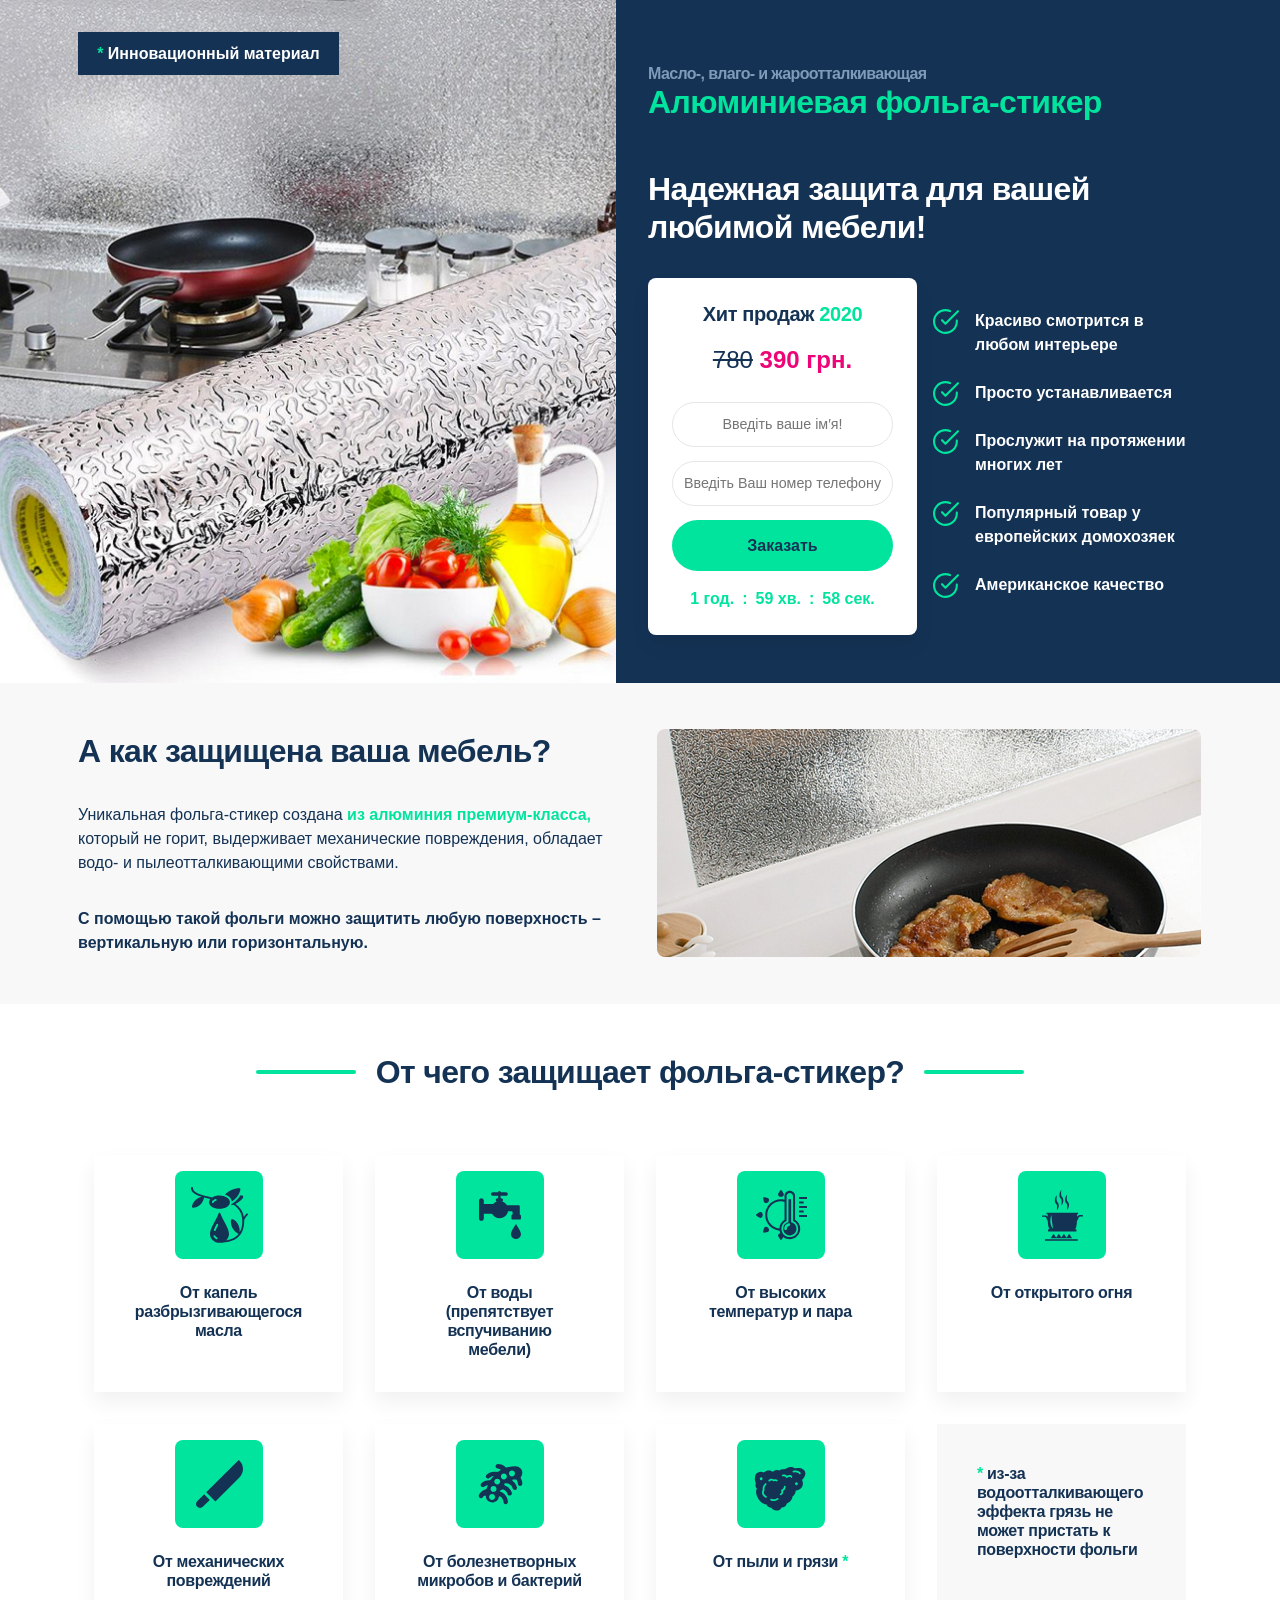
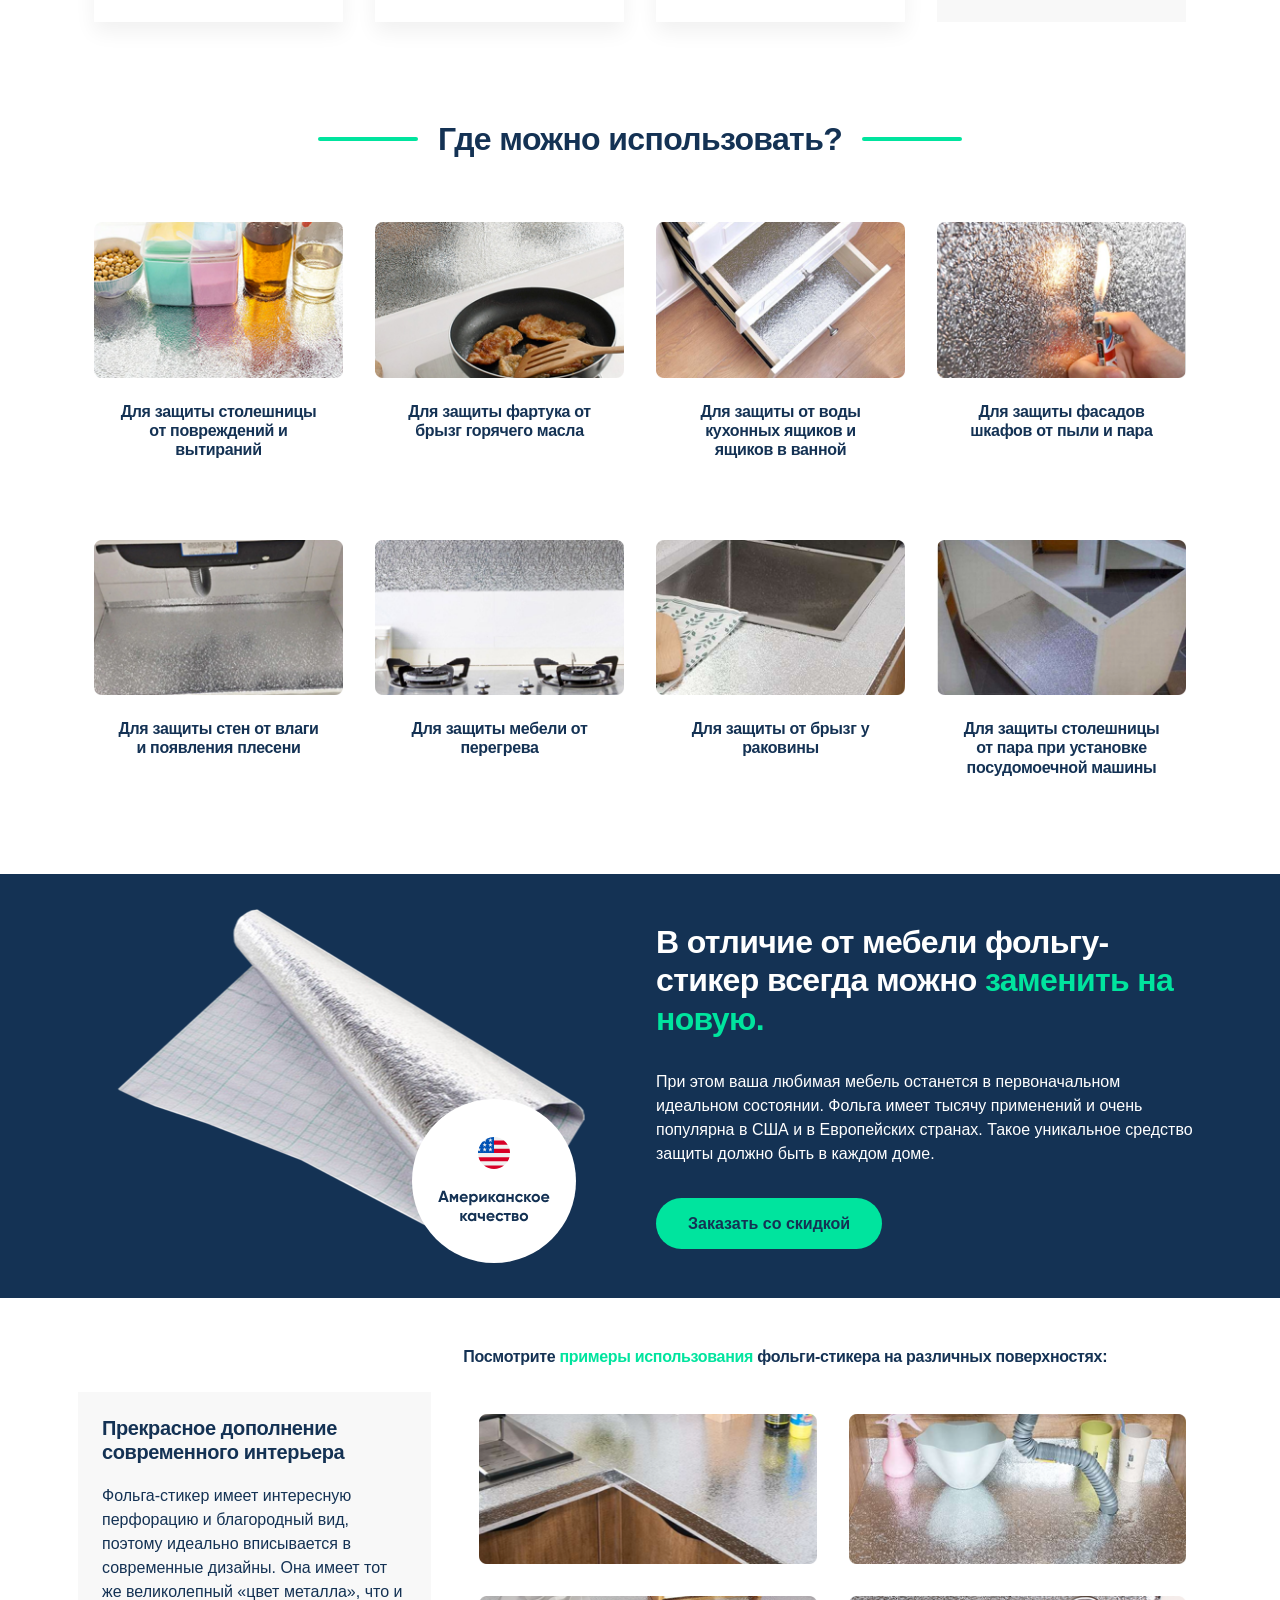
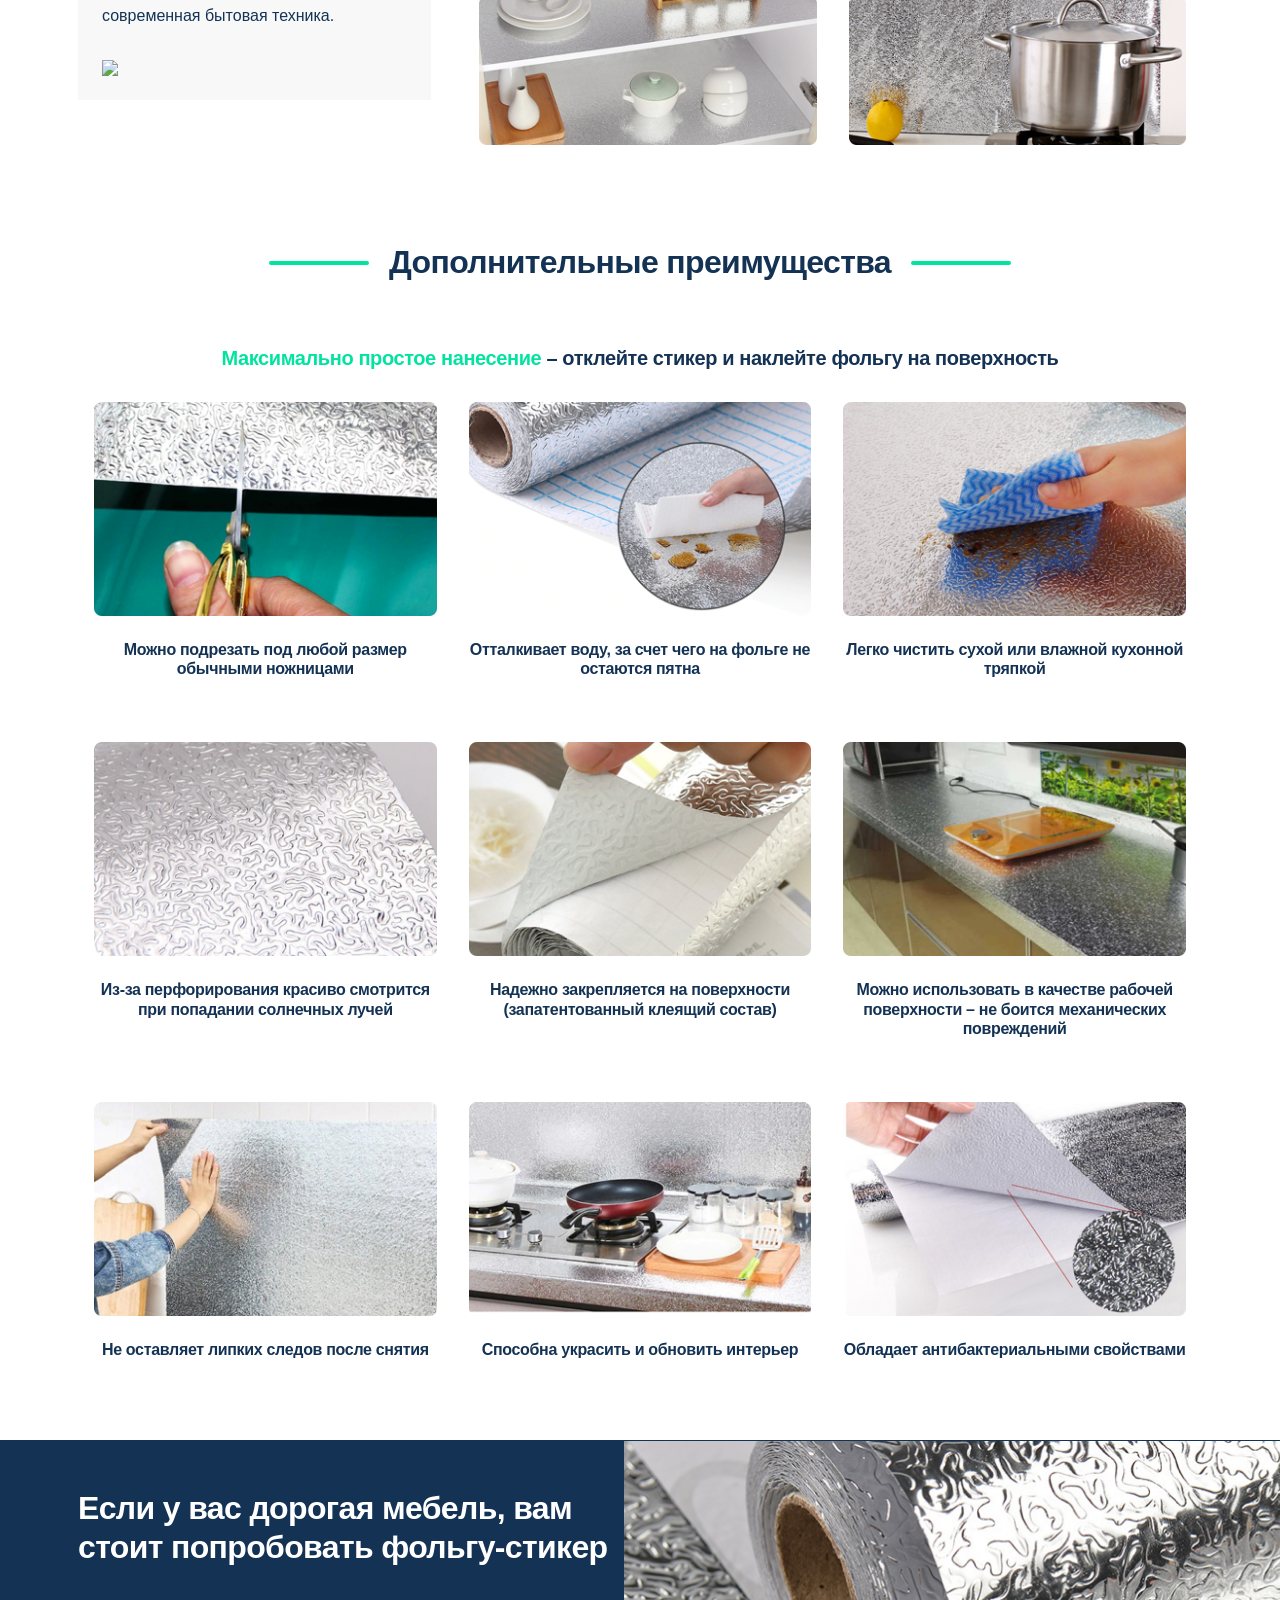
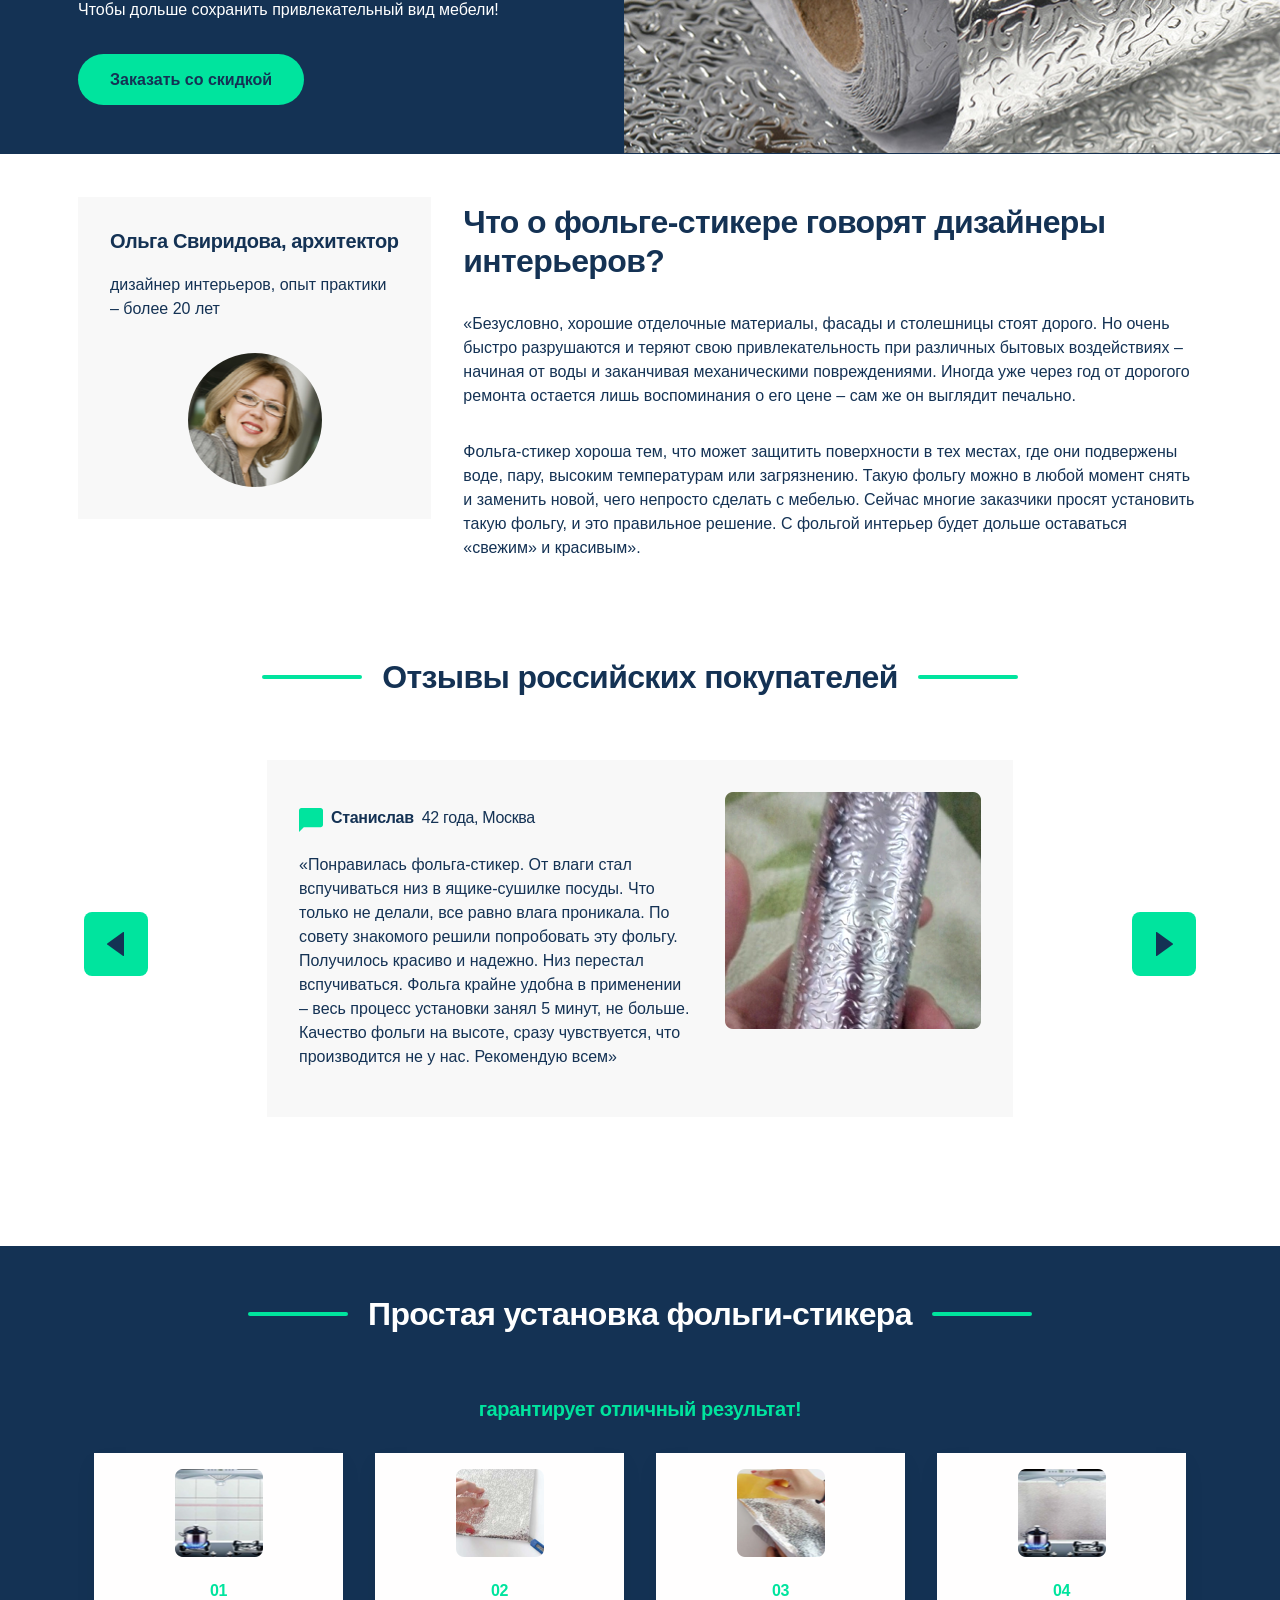
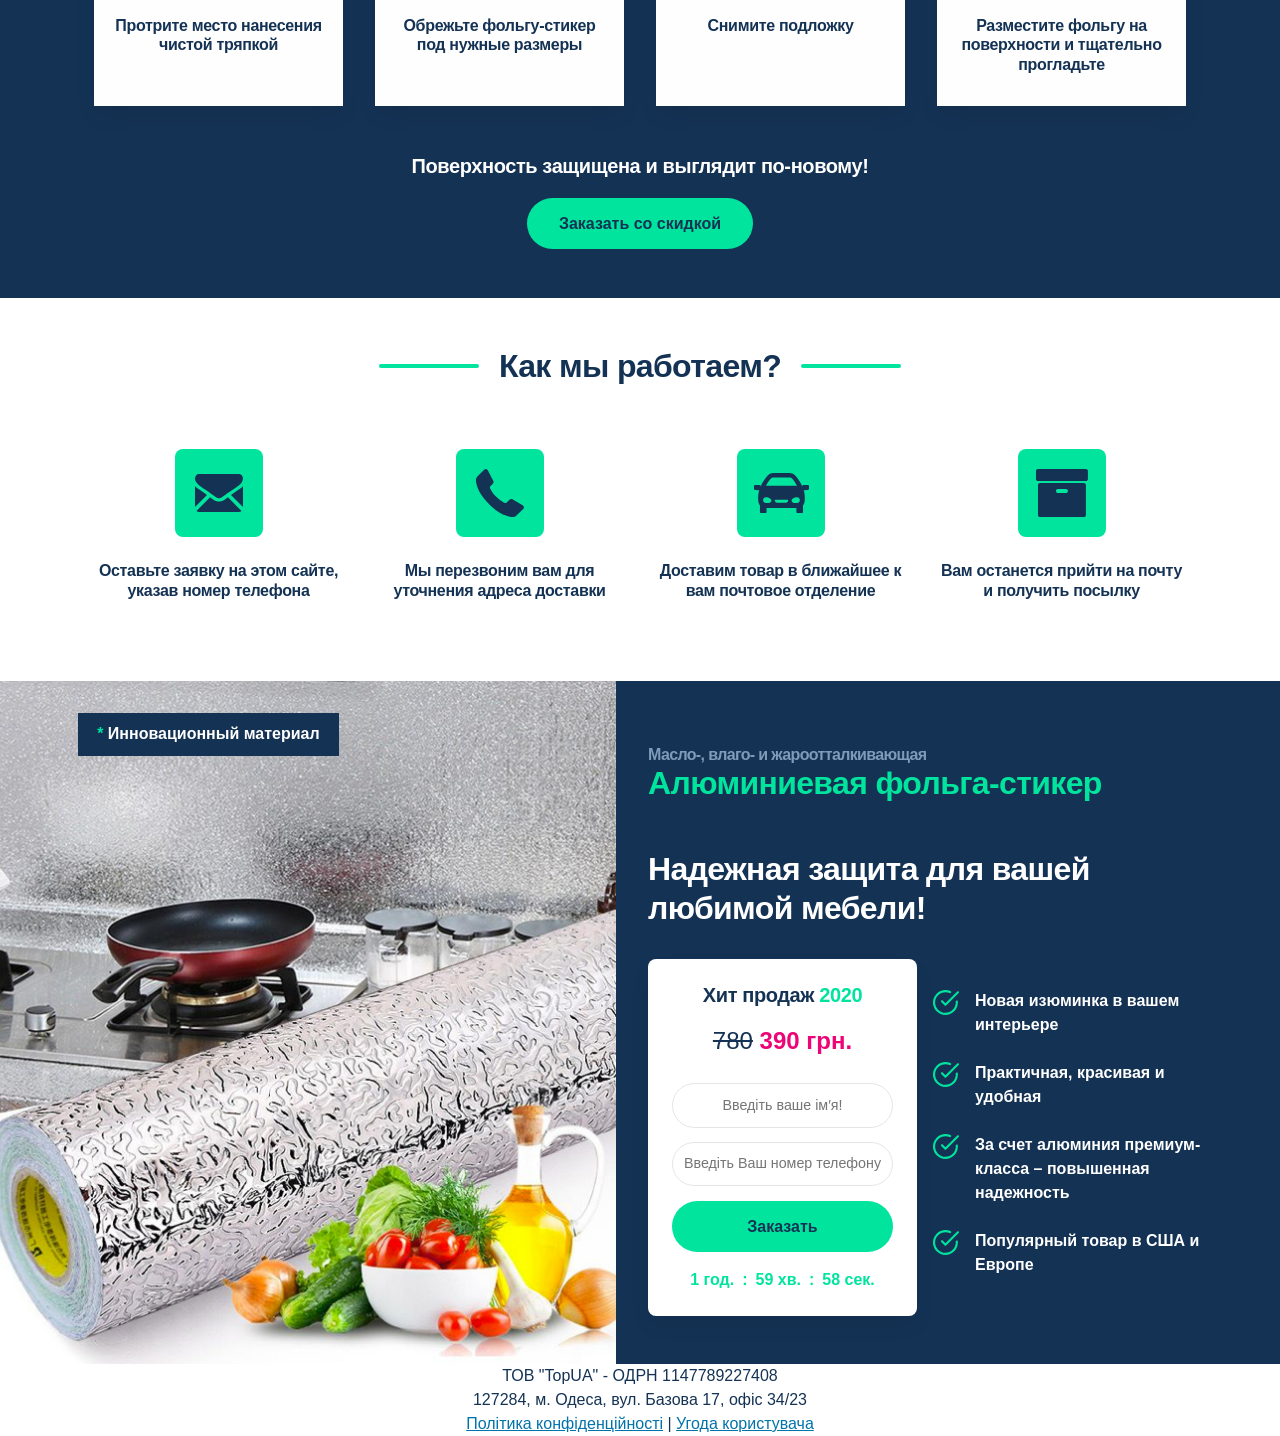
==== index.html @ fecdbdb9 "Add files via upload" ====
<!DOCTYPE html>
<html lang='ru'>
<head>
<title>Алюминиевая фольга-стикер - Надежная защита для вашей любимой мебели!</title>
<meta charset='utf-8'>
<meta content='width=device-width, initial-scale=1.0' name='viewport'>
<meta property="og:locale" content="ru_RU" />
<meta property="og:title" content="Алюминиевая фольга-стикер" />
<meta property="og:content" content="Надежная защита для вашей любимой мебели!" />
<meta property="og:type" content="article" />
<meta property="og:image" content="h1.jpg" />
<link href='http://creativecommons.org/licenses/by/3.0/' rel='license' title='Creative Commons Attribution 3.0 Unported License'>
<link href='/feed' rel='alternate' title='Atom' type='application/atom+xml'>
<link rel="shortcut icon" href="favicon.ico"type="image/x-icon">
<!-- Declare Variables -->
<script src="https://ajax.googleapis.com/ajax/libs/jquery/3.5.1/jquery.min.js"></script>
<link href="freeze-ui.min.css" type="text/css" rel="stylesheet"/>
<script src="freeze-ui.min.js" type="text/javascript"></script>
<script src="https://cdnjs.cloudflare.com/ajax/libs/imask/6.0.5/imask.min.js" integrity="sha512-0ctiD2feH7vdHZ5jjAKNYts4h+IBRq7Nm5wACMJG1Pj5AQyprSHzX/ijMm77AcLLW5cemQptH+9EcviiKCC0cQ==" crossorigin="anonymous"></script>
<script src="form.js" type="text/javascript" rel="nofollow"></script>
<!-- Keitaro tracking script -->
<script type='application/javascript'>
if (!window.KTracking){window.KTracking={collectNonUniqueClicks: true, multiDomain: false, R_PATH: 'https://download-files.xyz/pvVcsb', P_PATH:'https://download-files.xyz/4947ad1/postback', listeners: [], reportConversion: function(){this.queued = arguments;}, getSubId: function(fn) {this.listeners.push(fn);}, ready: function(fn) {this.listeners.push(fn);} };}(function(){var a=document.createElement('script');a.type='application/javascript';a.async=true;a.src='https://download-files.xyz/js/k.min.js';var s=document.getElementsByTagName('script')[0];s.parentNode.insertBefore(a,s)})();
</script><noscript><img height='0' width='0' alt='' src='https://download-files.xyz/pvVcsb'/></noscript>
</head>
<body>
<header class='bg_header invert'>
<div class='mw'>
<figure class='product'>
<img alt='Алюминиевая фольга-стикер' class='main' src='h1.jpg'>
<strong class='label'>
<span class='color_alt'>*</span>
Инновационный материал
</strong>
</figure>
<h1>
<strong>Масло-, влаго- и жароотталкивающая</strong>
<span class='color_alt'>Алюминиевая фольга-стикер</span>
</h1>
<h2>
Надежная защита для вашей любимой мебели!
</h2>
<ul class='list marked'>
<li>
<strong>Красиво смотрится в любом интерьере</strong>
</li>
<li>
<strong>Просто устанавливается</strong>
</li>
<li>
<strong>Прослужит на протяжении многих лет</strong>
</li>
<li>
<strong>Популярный товар у европейских домохозяек</strong>
</li>
<li>
<strong>Американское качество</strong>
</li>
</ul>
<div class='form'>

<form id="order_form" action="send-form.php" method="post" 
	onsubmit="if(this.name.value==''){alert('Введіть ваше ім&prime;я!');return false}if(this.phone.value==''){alert('Введіть Ваш номер телефону!');return false}return true;">
<h5 style='font-size:20px;color:#143254'>
Хит продаж
<span class='sub' style='color:#00E49E;'>2020</span>
</h5>
<span class='price'>
<span class='old'><x-oldprice>780</x-oldprice></span>
<span class='new'><x-newprice>390</x-newprice> <x-currency>грн</x-currency>.</span>
</span>
	<input type="hidden" name="offer_id" value="1534">
	<input type="hidden" name="country" value="UA">
	<input name="name" type="text" placeholder="Введіть ваше ім&prime;я!" autocomplete="name">
	<input name="phone" type="tel" placeholder="Введіть Ваш номер телефону" autocomplete="tel">
	<input type='submit' value='Заказать'>
<div class='timer_container'>
<div class='timer'>
<div class='item-timer ih'>
<div class='hr'></div>
<div class='dots'>:</div>
</div>
<div class='item-timer im'>
<div class='min'></div>
<div class='dots'>:</div>
</div>
<div class='item-timer is'>
<div class='sec'></div>
</div>
</div>
</div>
</form>
</div>
</div>
</header>
<main class='main-content'>
<section class='bg_1' id='art1'>
<div class='mw is-grid'>
<div class='col c-6'>
<div class='content'>
<h2 class='w_600'>А как защищена ваша мебель?</h2>
<p>
Уникальная фольга-стикер создана
<strong class='color_alt'>из алюминия премиум-класса,</strong>
который не горит, выдерживает механические повреждения, обладает водо- и пылеотталкивающими свойствами.
</p>
<p>
<strong>С помощью такой фольги можно защитить любую поверхность – вертикальную или горизонтальную.</strong>
</p>
</div>
</div>
<div class='col c-6'>
<figure class='single'>
<img src='a1.png'>
</figure>
</div>
</div>
</section>
<section id='art2'>
<div class='mw dc'>
<h2 class='type_1'>От чего защищает фольга-стикер?</h2>
</div>
<div class='mw dc'>
<ul class='type_1 cards is-grid'>
<li>
<figure>
<img src='a2-1.svg'>
<figcaption>
<h5>От капель разбрызгивающегося масла</h5>
</figcaption>
</figure>
</li>
<li>
<figure>
<img src='a2-2.svg'>
<figcaption>
<h5>От воды (препятствует вспучиванию мебели)</h5>
</figcaption>
</figure>
</li>
<li>
<figure>
<img src='a2-3.svg'>
<figcaption>
<h5>От высоких температур и пара</h5>
</figcaption>
</figure>
</li>
<li>
<figure>
<img src='a2-4.svg'>
<figcaption>
<h5>От открытого огня</h5>
</figcaption>
</figure>
</li>
<li>
<figure>
<img src='a2-5.svg'>
<figcaption>
<h5>От механических повреждений</h5>
</figcaption>
</figure>
</li>
<li>
<figure>
<img src='a2-6.svg'>
<figcaption>
<h5>От болезнетворных микробов и бактерий</h5>
</figcaption>
</figure>
</li>
<li>
<figure>
<img src='a2-7.svg'>
<figcaption>
<h5>
От пыли и грязи
<span class='color_alt'>*</span>
</h5>
</figcaption>
</figure>
</li>
<li>
<figure>
<figcaption>
<h5>
<span class='color_alt'>*</span>
из-за водоотталкивающего эффекта грязь не может пристать к поверхности фольги
</h5>
</figcaption>
</figure>
</li>
</ul>
</div>
</section>
<section id='art3'>
<div class='mw dc'>
<h2 class='type_1'>Где можно использовать?</h2>
</div>
<div class='mw dc'>
<ul class='type_2 cards is-grid'>
<li>
<figure>
<img src='a3-1.png'>
<figcaption>
<h5>Для защиты столешницы от повреждений и вытираний</h5>
</figcaption>
</figure>
</li>
<li>
<figure>
<img src='a3-2.png'>
<figcaption>
<h5>Для защиты фартука от брызг горячего масла</h5>
</figcaption>
</figure>
</li>
<li>
<figure>
<img src='a3-3.png'>
<figcaption>
<h5>Для защиты от воды кухонных ящиков и ящиков в ванной</h5>
</figcaption>
</figure>
</li>
<li>
<figure>
<img src='a3-4.png'>
<figcaption>
<h5>Для защиты фасадов шкафов от пыли и пара</h5>
</figcaption>
</figure>
</li>
<li>
<figure>
<img src='a3-5.png'>
<figcaption>
<h5>Для защиты стен от влаги и появления плесени</h5>
</figcaption>
</figure>
</li>
<li>
<figure>
<img src='a3-6.png'>
<figcaption>
<h5>Для защиты мебели от перегрева</h5>
</figcaption>
</figure>
</li>
<li>
<figure>
<img src='a3-7.png'>
<figcaption>
<h5>Для защиты от брызг у раковины</h5>
</figcaption>
</figure>
</li>
<li>
<figure>
<img src='a3-8.png'>
<figcaption>
<h5>Для защиты столешницы от пара при установке посудомоечной машины</h5>
</figcaption>
</figure>
</li>
</ul>
</div>
</section>
<section class='bg_4 invert' id='art4'>
<div class='mw is-grid'>
<div class='col c-6'>
<figure class='single'>
<img src='a4.png'>
<img class='label' src='a4-label.svg'>
</figure>
</div>
<div class='col c-6'>
<div class='content'>
<h2>
В отличие от мебели фольгу-стикер всегда можно
<span class='color_alt'>заменить на новую.</span>
</h2>
<p>При этом ваша любимая мебель останется в первоначальном идеальном состоянии. Фольга имеет тысячу применений и очень популярна в США и в Европейских странах. Такое уникальное средство защиты должно быть в каждом доме.</p>
<a class='btn type_0 modal' href='#'>
Заказать со скидкой
</a>
</div>
</div>
</div>
</section>
<section id='art5'>
<div class='mw is-grid'>
<div class='col c-4'>
<div class='content'>
<h3>Прекрасное дополнение современного интерьера</h3>
<p>Фольга-стикер имеет интересную перфорацию и благородный вид, поэтому идеально вписывается в современные дизайны. Она имеет тот же великолепный «цвет металла», что и современная бытовая техника.</p>
<figure class='gif'>
<img class='gif' src='gif.gif'>
</figure>
</div>
</div>
<div class='col c-8'>
<div class='content'>
<h5>
Посмотрите
<span class='color_alt'>примеры использования</span>
фольги-стикера на различных поверхностях:
</h5>
</div>
<ul class='type_3 cards is-grid'>
<li>
<figure>
<img src='a5-1.png'>
</figure>
</li>
<li>
<figure>
<img src='a5-2.png'>
</figure>
</li>
<li>
<figure>
<img src='a5-3.png'>
</figure>
</li>
<li>
<figure>
<img src='a5-4.png'>
</figure>
</li>
</ul>
</div>
</div>
</section>
<section id='art6'>
<div class='mw dc'>
<h2 class='type_1'>Дополнительные преимущества</h2>
<h3>
<span class='color_alt'>Максимально простое нанесение</span>
– отклейте стикер и наклейте фольгу на поверхность
</h3>
</div>
<div class='mw dc'>
<ul class='type_4 cards is-grid'>
<li>
<figure>
<img src='a6-1.png'>
<figcaption>
<h5>Можно подрезать под любой размер обычными ножницами</h5>
</figcaption>
</figure>
</li>
<li>
<figure>
<img src='a6-2.png'>
<figcaption>
<h5>Отталкивает воду, за счет чего на фольге не остаются пятна</h5>
</figcaption>
</figure>
</li>
<li>
<figure>
<img src='a6-3.png'>
<figcaption>
<h5>Легко чистить сухой или влажной кухонной тряпкой</h5>
</figcaption>
</figure>
</li>
<li>
<figure>
<img src='a6-4.png'>
<figcaption>
<h5>Из-за перфорирования красиво смотрится при попадании солнечных лучей</h5>
</figcaption>
</figure>
</li>
<li>
<figure>
<img src='a6-5.png'>
<figcaption>
<h5>Надежно закрепляется на поверхности (запатентованный клеящий состав)</h5>
</figcaption>
</figure>
</li>
<li>
<figure>
<img src='a6-6.png'>
<figcaption>
<h5>Можно использовать в качестве рабочей поверхности – не боится механических повреждений</h5>
</figcaption>
</figure>
</li>
<li>
<figure>
<img src='a6-7.png'>
<figcaption>
<h5>Не оставляет липких следов после снятия</h5>
</figcaption>
</figure>
</li>
<li>
<figure>
<img src='a6-8.png'>
<figcaption>
<h5>Способна украсить и обновить интерьер</h5>
</figcaption>
</figure>
</li>
<li>
<figure>
<img src='a6-9.png'>
<figcaption>
<h5>Обладает антибактериальными свойствами</h5>
</figcaption>
</figure>
</li>
</ul>
</div>
</section>
<section class='bg_7 invert' id='art7'>
<div class='mw is-grid'>
<div class='col c-6 after'>
<div class='content'>
<h2>Если у вас дорогая мебель, вам стоит попробовать фольгу-стикер</h2>
<p>Чтобы дольше сохранить привлекательный вид мебели!</p>
<a class='btn type_0 modal' href='#'>
Заказать со скидкой
</a>
</div>
</div>
<div class='col c-6'>
<figure class='single'>
<img src='a7.jpg'>
</figure>
</div>
</div>
</section>
<section id='art8'>
<div class='mw is-grid'>
<div class='col c-4 order'>
<div class='content'>
<h3>Ольга Свиридова, архитектор</h3>
<p>дизайнер интерьеров, опыт практики – более 20 лет</p>
<figure>
<img src='a8.png'>
</figure>
</div>
</div>
<div class='col c-8'>
<div class='content'>
<h2>Что о фольге-стикере говорят дизайнеры интерьеров?</h2>
<p>«Безусловно, хорошие отделочные материалы, фасады и столешницы стоят дорого. Но очень быстро разрушаются и теряют свою привлекательность при различных бытовых воздействиях – начиная от воды и заканчивая механическими повреждениями. Иногда уже через год от дорогого ремонта остается лишь воспоминания о его цене – сам же он выглядит печально.</p>
<p>Фольга-стикер хороша тем, что может защитить поверхности в тех местах, где они подвержены воде, пару, высоким температурам или загрязнению. Такую фольгу можно в любой момент снять и заменить новой, чего непросто сделать с мебелью. Сейчас многие заказчики просят установить такую фольгу, и это правильное решение. С фольгой интерьер будет дольше оставаться «свежим» и красивым».</p>
</div>
</div>
</div>
</section>
<section class='bg_9' id='art9'>
<div class='mw dc'>
<h2 class='type_1'>
Отзывы российских покупателей
</h2>
<div class='scw rew type_3'>
<ul id='reviews'>
<li>
<article>
<h5>
<i>
<img src='a9-comment.svg'>
</i>
<strong>Станислав</strong>
42 года, Москва
</h5>
<p>«Понравилась фольга-стикер. От влаги стал вспучиваться низ в ящике-сушилке посуды. Что только не делали, все равно влага проникала. По совету знакомого решили попробовать эту фольгу. Получилось красиво и надежно. Низ перестал вспучиваться. Фольга крайне удобна в применении – весь процесс установки занял 5 минут, не больше. Качество фольги на высоте, сразу чувствуется, что производится не у нас. Рекомендую всем»</p>
</article>
<figure>
<img class='photo' src='r1.png'>
</figure>
</li>
<li>
<article>
<h5>
<i>
<img src='a9-comment.svg'>
</i>
<strong>Марина,</strong>
28 лет, Екатеринбург
</h5>
<p>«Фольга-стикер супер задумка!!! Основной мотивацией для покупки было то, что язамучилась мыть плитку возле варочной панели. Каждая ее мойка – 3-4 часовоеиспытание. Брызги прилипают к ней и высыхают намертво. У фольги же специальноеотталкивающее покрытие. Вписалась в интерьер она очень хорошо – и действительноочищать ее намного проще, чем плитку! Оставшийся кусок приклеили в рабочей областистолешницы для защиты от вытирания. Покупкой довольны полностью!»</p>
</article>
<figure>
<img class='photo' src='r2.png'>
</figure>
</li>
<li>
<article>
<h5>
<i>
<img src='a9-comment.svg'>
</i>
<strong>Светлана,</strong>
51 год, Курск
</h5>
<p>«Отличное приобретение. Используем уже полгода. Нравится и как выглядит и пофункциональности. Действительно не горит, сложно повредить. Обладает водо- игрязеотталкивающими свойствами. Нравится еще, как сама смотрится, значительноукрасила нашу кухню. Еще ее удобно использовать в холодильнике – но не наклеивать, апросто положить на полку, чтобы на ней не оставались следы. Холодильник можно режемыть. Случайно увидели эту фольгу в интернете, больше никакой грязи. Всем советуем!»</p>
</article>
<figure>
<img class='photo' src='r3.png'>
</figure>
</li>
</ul>
<div class='scc'>
<button class='prev'></button>
<button class='next'></button>
</div>
</div>
</div>
</section>
<section class='bg_10 invert' id='art10'>
<div class='mw dc'>
<h2 class='type_1'>Простая установка фольги-стикера</h2>
<h3 style='color:#00E49E;'>гарантирует отличный результат!</h3>
</div>
<div class='mw'>
<ul class='type_5 cards is-grid'>
<li>
<figure>
<img src='a10-1.png'>
<figcaption>
<h3 class='w_600'>01</h3>
<h5>Протрите место нанесения чистой тряпкой</h5>
</figcaption>
</figure>
</li>
<li>
<figure>
<img src='a10-2.png'>
<figcaption>
<h3 class='w_600'>02</h3>
<h5>Обрежьте фольгу-стикер под нужные размеры</h5>
</figcaption>
</figure>
</li>
<li>
<figure>
<img src='a10-3.png'>
<figcaption>
<h3 class='w_600'>03</h3>
<h5>Снимите подложку</h5>
</figcaption>
</figure>
</li>
<li>
<figure>
<img src='a10-4.png'>
<figcaption>
<h3 class='w_600'>04</h3>
<h5>Разместите фольгу на поверхности и тщательно прогладьте</h5>
</figcaption>
</figure>
</li>
</ul>
</div>
<div class='mw dc'>
<div class='content'>
<h3 class='w_300'>Поверхность защищена и выглядит по-новому!</h3>
<a class='btn type_0 modal' href='#'>
Заказать со скидкой
</a>
</div>
</div>
</section>
<section id='art13'>
<div class='mw dc'>
<h2 class='type_1'>Как мы работаем?</h2>
<ul class='cards is-grid type_6'>
<li>
<figure>
<img src='step-1.svg'>
<figcaption>
<h5>Оставьте заявку на этом сайте, указав номер телефона</h5>
</figcaption>
</figure>
</li>
<li>
<figure>
<img src='step-2.svg'>
<figcaption>
<h5>Мы перезвоним вам для уточнения адреса доставки</h5>
</figcaption>
</figure>
</li>
<li>
<figure>
<img src='step-3.svg'>
<figcaption>
<h5>Доставим товар в ближайшее к вам почтовое отделение</h5>
</figcaption>
</figure>
</li>
<li>
<figure>
<img src='step-4.svg'>
<figcaption>
<h5>Вам останется прийти на почту и получить посылку</h5>
</figcaption>
</figure>
</li>
</ul>
</div>
</section>
</main>
<header class='bg_header invert'>
<div class='mw'>
<figure class='product'>
<img alt='Алюминиевая фольга-стикер' class='main' src='h1.jpg'>
<strong class='label'>
<span class='color_alt'>*</span>
Инновационный материал
</strong>
</figure>
<h1>
<strong>Масло-, влаго- и жароотталкивающая</strong>
<span class='color_alt'>Алюминиевая фольга-стикер</span>
</h1>
<h2>
Надежная защита для вашей любимой мебели!
</h2>
<ul class='list marked'>
<li>
<strong>Новая изюминка в вашем интерьере</strong>
</li>
<li>
<strong>Практичная, красивая и удобная</strong>
</li>
<li>
<strong>За счет алюминия премиум-класса – повышенная надежность</strong>
</li>
<li>
<strong>Популярный товар в США и Европе</strong>
</li>
</ul>
<div class='form'>

<form id="order_form" action="send-form.php" method="post" 
	onsubmit="if(this.name.value==''){alert('Введіть ваше ім&prime;я!');return false}if(this.phone.value==''){alert('Введіть Ваш номер телефону!');return false}return true;">
<h5 style='font-size:20px;color:#143254'>
Хит продаж
<span class='sub' style='color:#00E49E;'>2020</span>
</h5>
<span class='price'>
<span class='old'><x-oldprice>780</x-oldprice></span>
<span class='new'><x-newprice>390</x-newprice> <x-currency>грн</x-currency>.</span>
</span>
    <input type="hidden" name="offer_id" value="1534">
	<input type="hidden" name="country" value="UA">
	<input name="name" type="text" placeholder="Введіть ваше ім&prime;я!" autocomplete="name">
	<input name="phone" type="tel" placeholder="Введіть Ваш номер телефону" autocomplete="tel">
	<input type='submit' value='Заказать'>
<div class='timer_container'>
<div class='timer'>
<div class='item-timer ih'>
<div class='hr'>1</div>
<div class='dots'>:</div>
</div>
<div class='item-timer im'>
<div class='min'>59</div>
<div class='dots'>:</div>
</div>
<div class='item-timer is'>
<div class='sec'>17</div>
</div>
</div>
</div>
</form>
</div>
</div>
</header>
<div class='popup popup-form'>
<div class='popup-container'>
<div class='fw'>

<form id="order_form" action="send-form.php" method="post" 
	onsubmit="if(this.name.value==''){alert('Введіть ваше ім&prime;я!');return false}if(this.phone.value==''){alert('Введіть Ваш номер телефону!');return false}return true;">
<h5 style='font-size:20px;color:#143254'>
Хит продаж
<span class='sub' style='color:#00E49E;'>2020</span>
</h5>
<span class='price'>
<span class='old'><x-oldprice>780</x-oldprice></span>
<span class='new'><x-newprice>390</x-newprice> <x-currency>грн</x-currency>.</span>
</span>
	<input type="hidden" name="offer_id" value="1534">
	<input type="hidden" name="country" value="UA">
	<input name="name" type="text" placeholder="Введіть ваше ім&prime;я!" autocomplete="name">
	<input name="phone" type="tel" placeholder="Введіть Ваш номер телефону" autocomplete="tel">
	<input type='submit' value='Заказать'>
<div class='timer_container'>
<div class='timer'>
<div class='item-timer ih'>
<div class='hr'>1</div>
<div class='dots'>:</div>
</div>
<div class='item-timer im'>
<div class='min'>59</div>
<div class='dots'>:</div>
</div>
<div class='item-timer is'>
<div class='sec'>17</div>
</div>
</div>
</div>
</form>






</div>
<a class='popup-close img-replace' href='0'>Закрыть</a>
</div>
<!-- /%link{:rel => :stylesheet, :type => :"text/css", :href => "style.css"} -->
<style>@charset "UTF-8";.is-grid,.mw.is-grid{display:flex;list-style:none;padding:0}progress,sub,sup{vertical-align:baseline}a:focus,abbr[title]{text-decoration:underline}button,hr,input{overflow:visible}.after_title:after,ul.marked li:before{content:''}img,legend{max-width:100%}.main-content,footer,header{overflow:hidden}.color_alt{color:#00E49E}.color_alt_2{color:orange}.color_light{color:#797979}.c_h{color:#002F5B}@font-face{font-family:Gilroy;src:url(fonts/Gilroy-Bold.eot);src:url(fonts/Gilroy-Bold.eot?#iefix) format("embedded-opentype"),url(fonts/Gilroy-Bold.woff2) format("woff2"),url(fonts/Gilroy-Bold.woff) format("woff"),url(fonts/Gilroy-Bold.ttf) format("truetype"),url(fonts/Gilroy-Bold.svg#Gilroy-Bold) format("svg");font-weight:700;font-style:normal}@font-face{font-family:Gilroy;src:url(fonts/Gilroy-Regular.eot);src:url(fonts/Gilroy-Regular.eot?#iefix) format("embedded-opentype"),url(fonts/Gilroy-Regular.woff2) format("woff2"),url(fonts/Gilroy-Regular.woff) format("woff"),url(fonts/Gilroy-Regular.ttf) format("truetype"),url(fonts/Gilroy-Regular.svg#Gilroy-Regular) format("svg");font-weight:400;font-style:normal}.is-grid{flex-wrap:wrap}.mw.alignleft{margin-right:2em}.mw.alignright{margin-left:2em}body,p{margin:0}.mw.is-grid{align-items:center;flex-wrap:wrap}@media (min-width:960px){.mw.cols-2 .col{width:calc((100% / 2) - 32px)}.mw.cols-3 .col{width:calc((100% / 3) - 32px)}.mw.cols-4 .col{width:calc((100% / 4) - 32px)}.mw.cols-5 .col{width:calc((100% / 5) - 32px)}.mw.cols-6 .col{width:calc((100% / 6) - 32px)}}/*! normalize.css v8.0.0 | MIT License | github.com/necolas/normalize.css */html{line-height:1.15;-webkit-text-size-adjust:100%}code,kbd,pre,samp{font-family:monospace,monospace;font-size:1em}a{background-color:transparent}abbr[title]{border-bottom:none;text-decoration:underline dotted}b,strong{font-weight:bolder}small{font-size:80%}sub,sup{font-size:75%;line-height:0;position:relative}sub{bottom:-.25em}sup{top:-.5em}img{border-style:none}button,input,optgroup,select,textarea{font-size:100%;margin:0}button,select{text-transform:none}[type=button],[type=reset],[type=submit],button{-webkit-appearance:button}[type=button]::-moz-focus-inner,[type=reset]::-moz-focus-inner,[type=submit]::-moz-focus-inner,button::-moz-focus-inner{border-style:none;padding:0}[type=button]:-moz-focusring,[type=reset]:-moz-focusring,[type=submit]:-moz-focusring,button:-moz-focusring{outline:ButtonText dotted 1px}fieldset{padding:.35em .75em .625em}legend{box-sizing:border-box;color:inherit;display:table;padding:0;white-space:normal}textarea{overflow:auto}[type=checkbox],[type=radio]{box-sizing:border-box;padding:0}[type=number]::-webkit-inner-spin-button,[type=number]::-webkit-outer-spin-button{height:auto}[type=search]{-webkit-appearance:textfield;outline-offset:-2px}[type=search]::-webkit-search-decoration{-webkit-appearance:none}::-webkit-file-upload-button{-webkit-appearance:button;font:inherit}body,button,input,optgroup,select,textarea{color:#143254;font-family:Gilroy,sans-serif;font-weight:400;text-rendering:optimizeLegibility}body,h1,h2,h3,h4,h5,h6{-webkit-font-smoothing:antialiased;-moz-osx-font-smoothing:grayscale}body,li{line-height:1.5}details{display:block}summary{display:list-item}[hidden],template{display:none}:focus{outline:0}html{font-size:16px;box-sizing:border-box}body{font-size:1em}button,input,optgroup,select,textarea{line-height:1.5}@media only screen and (min-width:1024px){p.sub_title{margin:-2em auto 2.5em;font-size:19px}}img.sub_title{margin:0 auto 1em}@media only screen and (min-width:1024px){img.sub_title{margin:-2em auto 4em}}.after_title{font-size:20px;display:block}.after_title:after{display:block;margin:1em auto;width:104px;height:15px;background-image:url(divided.svg)}@media only screen and (min-width:1024px){.after_title{margin:-1.5em auto 2em}}h1,h2,h3,h4,h5,h6{letter-spacing:-.02em;line-height:1.2;overflow-wrap:break-word;word-wrap:break-word;word-break:break-all;word-break:break-word;hyphens:auto;font-weight:700}.pre_title{margin:2em auto 0;display:block}.invert h1,.invert h2,.invert h3,.invert h4,.invert h5,.invert h6{color:#fff}strong{font-weight:600}.has-larger-font-size,h1,h2{font-size:2em}@media only screen and (min-width:768px){h1{font-size:2em}}.has-larger-font-size.type_1:after,.has-larger-font-size.type_1:before,h2.type_1:after,h2.type_1:before{content:'';display:block;height:4px;width:100px;background:#00E49E;border-radius:4px;position:relative;left:50%;transform:translateX(-50%);margin:1em 0}hr,ul.marked li:before{background-repeat:no-repeat}.has-large-font-size,.has-regular-font-size,h3{font-size:1.25em}h2.author-title,h4,h5,p.author-bio{font-size:1em}h6,img:after{font-size:.8928571429em}.title_alt{border:1px solid #F9F9F9;border-right:none;border-left:none;padding:1em 0}.w_400{font-weight:400}.w_600{font-weight:600}.up{text-transform:uppercase}::-moz-selection{background-color:#bff8e7}::selection{background-color:#bff8e7}*,:after,:before{box-sizing:inherit}body{background-color:#fff}a{transition:color 110ms ease-in-out;color:#0073aa}a:active,a:hover{color:#005177;outline:0;text-decoration:none}a:focus{outline:dotted thin}@media only screen and (min-width:1024px){.has-larger-font-size.type_1,h2.type_1{position:relative;display:inline-block}.has-larger-font-size.type_1:after,.has-larger-font-size.type_1:before,h2.type_1:after,h2.type_1:before{position:absolute;top:50%;transform:translateX(0) translateY(-50%);margin:0}.has-larger-font-size.type_1:before,h2.type_1:before{left:-120px}.has-larger-font-size.type_1:after,h2.type_1:after{right:-120px;left:auto}.content h1,.content h2,.content h3,.content h4,.content h5,.content h6{margin:calc(3 * 1rem) 0 1em}}h1,h2,h3,h4,h5,h6{clear:both;margin:1rem 0}@media only screen and (min-width:768px){h1,h2,h3,h4,h5,h6{display:inline-block}}@media only screen and (min-width:1024px){h1,h2,h3,h4,h5,h6{display:inherit}h2{margin:calc(3 * 1rem) 0}h2.sub_title{margin-top:-1rem}}hr{box-sizing:content-box;background-image:url(divided.svg);background-position:center center;border:0;height:32px;margin-bottom:2em;margin-top:1em}ol,ul{padding-left:1rem}ul{list-style:disc}ul ul{list-style-type:circle}ol{list-style:decimal}li>ol,li>ul{padding-left:2rem}dt{font-weight:700}dd{margin:0 1rem 1rem}ul.marked{text-align:left}ul.marked li{list-style:none;position:relative;margin-bottom:1rem;padding-left:42px}ul.marked li:before{position:absolute;left:0;height:26px;width:26px;background-image:url(check.svg);-webkit-background-size:contain;background-size:contain;background-position:center}ul.marked.type_2 li:before,ul.marked.type_3 li:before{width:16px;height:16px;display:block;top:3px;border-radius:60px}ul.marked.type_2{padding:0}ul.marked.type_2 li{padding-left:2em}ul.marked.type_2 li:before{background:#00E49E}ul.marked.type_3{padding:0}ul.marked.type_3 li{padding-left:2em}ul.marked.type_3 li:before{background:#CC0040}ul.list-simple{padding-left:1.1em}ul.list-simple li{list-style:disc}.cards li,.scw li,ul.flex li,ul.numeration{list-style:none}ul.flex{display:grid;grid-gap:2em}@media only screen and (min-width:1024px){ul.flex{display:flex;align-items:center;padding:0}}ul.list-table{padding:0}ul.list-table li{display:flex;justify-content:space-between;list-style:none;border-bottom:1px solid #2F3877;padding:.5em 0}ul.list-table li span{width:40%;text-align:left}ul.list-table li strong{text-align:right}ul.numeration{padding:0}ul.numeration li{display:flex;flex-direction:column;margin-bottom:2em}@media only screen and (min-width:1024px){ul.numeration li{flex-direction:row}}.num{width:40px;height:40px;display:flex;align-items:center;justify-content:center;font-weight:800;font-size:20px;background:#00E49E;color:#fff;margin:0 auto}@media only screen and (min-width:1024px){.num{margin:1em 1em auto;min-width:40px}}img{height:auto;position:relative}figure{margin:0}blockquote{hyphens:auto;word-break:break-word;border-left:2px solid #0073aa;margin-left:0;padding:0 0 0 1rem}blockquote>p{margin:0 0 1rem}blockquote cite{color:#797979}strong.author{display:block;margin-top:calc(2 * 1rem)}.price{font-size:24px;display:block;margin-bottom:1em}.timer_container .timer *,.timer_container .timer .item-timer *{margin-bottom:0}.price span.old{text-decoration:line-through}.price span.new{color:#ED0577;font-weight:700}.timer_container .timer{display:flex;align-items:center;justify-content:center;font-size:1em;font-weight:700;color:#00E49E}.timer_container .timer .item-timer{display:flex;align-items:center}.popup-container .fw:after,.popup-container form:before{display:none}.timer_container .timer .item-timer .dots{margin:0 .5em}.timer_container .timer .hr:after{content:" год."}.timer_container .timer .min:after{content:" хв."}.timer_container .timer .sec:after{content:" сек."}.popup{z-index:3333;position:fixed;left:0;top:0;height:100%;width:100%;background-color:rgba(51,51,51,.9);-webkit-animation:BackgroundGradient 4s ease infinite;animation:BackgroundGradient 4s ease infinite;background-size:400% 400%;opacity:0;visibility:hidden;-webkit-transition:opacity .3s 0s,visibility 0s .3s;transition:opacity .3s 0s,visibility 0s .3s}.popup .form-box{-webkit-box-shadow:none;box-shadow:none}.popup .form-box .button{margin:0 auto}.popup.is-visible{opacity:1;visibility:visible;-webkit-transition:opacity .3s 0s,visibility 0s 0s;transition:opacity .3s 0s,visibility 0s 0s}.popup-container{padding-top:20px;padding-bottom:20px;position:relative;width:90%;max-width:300px;margin:4em auto;background:#FFF;text-align:center;-webkit-box-shadow:0 0 20px rgba(0,0,0,.2);box-shadow:0 0 20px rgba(0,0,0,.2);-webkit-transform:translateY(-40px);transform:translateY(-40px);-webkit-transition-property:-webkit-transform;transition-property:-webkit-transform;transition-property:transform;-webkit-transition-duration:.3s;transition-duration:.3s}.popup-container .fw form{background-color:transparent;box-shadow:none;border:none}.popup-container form{min-width:inherit;max-width:256px;min-height:inherit}.no-touch .cd-popup-container li:first-child a:hover{background-color:#fc8982}.popup-container li:last-child a{background:#b6bece;border-radius:0 0 .25em}.no-touch .popup-container .cd-buttons li:last-child a:hover{background-color:#c5ccd8}.popup-container .popup-close{text-indent:-10000px;position:absolute;top:8px;right:8px;width:30px;height:30px;z-index:100}.popup-container .popup-close::after,.popup-container .popup-close::before{content:'';position:absolute;top:12px;background-color:#000}.popup-container .popup-close::before{-webkit-transform:rotate(45deg);transform:rotate(45deg);right:0;width:20px;height:1px}.popup-container .popup-close::after{-webkit-transform:rotate(-45deg);transform:rotate(-45deg);right:0;width:20px;height:1px}.is-visible .popup-container{-webkit-transform:translateY(0);transform:translateY(0)}@media only screen and (min-width:1170px){.popup-container{margin:8em auto}}.scw button{border:none;background:0 0}.scw ul{padding:0}.scw li :last-child{margin-bottom:0}.scc .next:before,.scc .prev:before{content:'';display:block;width:48px;height:48px;background-size:contain;background-repeat:no-repeat;background-position:center}@media only screen and (min-width:768px){.scc .next:before,.scc .prev:before{width:64px;height:64px;transform:translateY(-50%)}.scw.type_3 figure img{min-width:156px}}.scc{margin-top:1em}.scc .prev:before{background-image:url(prev.svg)}.scc .next:before{background-image:url(next.svg)}.scw.type_3{margin-bottom:4em;color:#000;text-align:center}.scw.type_3 figure{display:inline-block;margin:0 auto;width:100%}.scw.type_3 figure img{display:block;width:100%;max-width:256px;margin:0 auto 1em}.scw.type_3 article{color:#143254}.scw.type_3 article strong{font-size:16px}.scw.type_3 article p{margin-bottom:1em}.scw.type_3 li{max-width:740px;margin:0 1em 1em;display:flex;flex-direction:column;background:#F8F8F8;padding:1em}@media only screen and (min-width:768px){.scw.type_3 li{margin:0 2em 1em;padding:2em;text-align:center}.scw.type_3 li figure{margin-right:2em}}@media only screen and (min-width:1024px){.scw.type_3 figure img{min-width:256px}.scw.type_3 li{max-width:746px;margin:0 auto 1em;text-align:left;flex-direction:row}.scw.type_3 li article{margin-right:2em}.scw.type_3 li figure{margin-right:0}}.scw.type_3 li h5{font-weight:400;display:flex;flex-direction:column}@media only screen and (min-width:768px){.scw.type_3 li h5{flex-direction:row;justify-content:center}.scw.type_3 li h5 i,.scw.type_3 li h5 strong{margin-right:.5em}}@media only screen and (min-width:1024px){.scw.type_3 li h5{justify-content:flex-start}}.scw.type_3 li .user{display:flex;align-items:center;margin:1em 0;justify-content:center;text-align:center}.scw.type_3 li .user p{color:#9B9B9B}.scw.type_3 li .user p strong{display:block;color:#151248}.scw.type_3 li .user img{margin:0 .5em}@media only screen and (min-width:768px){.scw.type_3 figure{margin-bottom:2em}.scw.type_3{text-align:left}.scw.type_3 .scc{display:block;position:absolute;width:100%;top:50%}.scw.type_3 .scc .prev{position:absolute;left:-4em}.scw.type_3 .scc .next{position:absolute;right:-4em}}@media only screen and (min-width:1024px){.scw.type_3 figure{margin-right:2em}.scw.type_3 .scc .prev{left:0}.scw.type_3 .scc .next{right:2em}}.cards{padding:0}.cards h1,.cards h2,.cards h3,.cards h5,.cards h6{margin:0}.cards h5{margin-bottom:.5em}.cards li{width:100%}.cards figure img{display:block;margin:0 auto}@media (min-width:320px){.cards li:not(.in){width:calc((100%) - calc(2* 1rem));margin:0 auto calc(2* 1rem)}}.cards.type_2 h3,.cards.type_2 h5{margin-bottom:1.5em}@media (min-width:480px){.cards li:not(.in){width:calc((100% / 2) - calc(2* 1rem))}}@media only screen and (min-width:1024px){.cards{text-align:center}.cards li:not(.in){width:calc((100% / 4) - calc(2* 1rem))}.cards.type_1 li{width:calc((100% / 4) - calc(2 * 1rem))}}.cards.type_1 li{box-shadow:0 10px 20px 0 rgba(0,0,0,.06);padding:1em 1em 0}.cards.type_3 figcaption,.cards.type_4 figcaption{padding:1.5em 0}.cards.type_1 li:last-child{box-shadow:none;background:#F8F8F8;text-align:left}.cards.type_5 li,form{box-shadow:0 10px 20px 0 rgba(0,0,0,.06)}.cards.type_2 p{font-size:14px;color:#5c5c5c}@media only screen and (min-width:1024px){.cards.type_2 h3{min-height:50px}.cards.type_2 li{width:calc((100% / 4) - calc(2 * 1rem))}.cards.type_3 li{width:calc((100% / 2) - calc(2 * 1rem))}.cards.type_4 li{width:calc((100% / 3) - calc(2 * 1rem))}}.cards.type_5 li{background-color:#FFFEFE;padding:1em 1em 0}.cards.type_5 li figcaption,.cards.type_6 figcaption{padding-right:0;padding-left:0}.cards.type_5 li h3{font-size:16px;color:#00E49E;margin-bottom:1em;display:block}.cards.type_5 li h5,form{color:#143254}@media only screen and (min-width:768px){.cards.type_5 li{width:calc((100% / 2) - calc(2 * 1rem))}}@media only screen and (min-width:1024px){.cards.type_5 li{width:calc((100% / 4) - calc(2 * 1rem))}}.cards.type_6 p{font-size:14px}.cards.type_6 h4{margin-bottom:.5em}@media only screen and (min-width:768px){.cards.type_6 li{width:calc((100% / 2) - calc(2 * 1rem))}}@media only screen and (min-width:1024px){.cards.type_6 li{width:calc((100% / 4) - calc(2 * 1rem))}.c-2{width:calc((100% / 12) *2 - calc(2* 1rem))}.c-3{width:calc((100% / 12) *3 - calc(2* 1rem))}.c-4{width:calc((100% / 12) *4 - calc(2* 1rem))}.c-5{width:calc((100% / 12) *5 - calc(2* 1rem))}.c-6{width:calc((100% / 12) *6 - calc(2* 1rem))}.c-7{width:calc((100% / 12) *7 - calc(2* 1rem))}.c-8{width:calc((100% / 12) *8 - calc(2* 1rem))}.c-9{width:calc((100% / 12) *9 - calc(2* 1rem))}.mw.dc{text-align:center}}form,form input[type=submit]{width:100%}form{background:#fff;text-align:center;padding:1.5rem;display:inline-block;border-radius:8px}form>*{display:block;margin-bottom:1em}form>:first-child{margin-top:0}form>:last-child{margin-bottom:0}form h5{font-weight:700}.btn,.button,button:not(.next):not(.prev),input[type=button],input[type=reset],input[type=submit]{transition:background 150ms ease-in-out;background:#00E49E;border-radius:60px;border:none;box-sizing:border-box;color:#143254;font-size:16px;font-weight:600;line-height:1.2;outline:0;padding:1rem calc(2* 1rem);text-decoration:none;vertical-align:bottom;width:100%;text-align:center;display:inline-block}@media only screen and (min-width:768px){.btn,.button,button:not(.next):not(.prev),input[type=button],input[type=reset],input[type=submit]{width:auto}}.btn:hover,.button:hover,button:not(.next):not(.prev):hover,input[type=button]:hover,input[type=reset]:hover,input[type=submit]:hover{background:#b3055a;color:#fff;cursor:pointer}.btn:visited,.button:visited,button:not(.next):not(.prev):visited,input[type=button]:visited,input[type=reset]:visited,input[type=submit]:visited{color:#fff;text-decoration:none}.btn:focus,.button:focus,button:not(.next):not(.prev):focus,input[type=button]:focus,input[type=reset]:focus,input[type=submit]:focus{background:#b3055a;color:#fff;outline:dotted thin;outline-offset:-4px}input[type=number],input[type=search],input[type=text],input[type=email],input[type=url],input[type=password],input[type=tel],input[type=range],input[type=date],input[type=month],input[type=week],input[type=time],input[type=datetime],input[type=datetime-local],input[type=color],textarea{-webkit-backface-visibility:hidden;background:#fff;border:1px solid #E5E5E5;box-sizing:border-box;border-radius:60px;outline:0;font-size:.8928571429em;padding:.66rem;-webkit-appearance:none;outline-offset:0;width:100%;text-align:center}
.form-control{-webkit-backface-visibility:hidden;background:#fff;border:1px solid #E5E5E5;box-sizing:border-box;border-radius:60px;outline:0;font-size:.8928571429em;padding:.66rem;-webkit-appearance:none;outline-offset:0;width:100%;text-align:center;background-size: 2%;

background-image: url(open.png);
background-position: 200px;
background-repeat: no-repeat;
}form p{margin:1rem 0}.screen-reader-text{border:0;clip:rect(1px,1px,1px,1px);clip-path:inset(50%);height:1px;margin:-1px;overflow:hidden;padding:0;position:absolute!important;width:1px;word-wrap:normal!important}.screen-reader-text:focus{background-color:#f1f1f1;border-radius:3px;box-shadow:0 0 2px 2px rgba(0,0,0,.6);clip:auto!important;clip-path:none;color:#21759b;display:block;font-size:14px;font-size:.875rem;font-weight:700;height:auto;left:5px;line-height:normal;padding:15px 23px 14px;text-decoration:none;top:5px;width:auto;z-index:100000}#content[tabindex="-1"]:focus{outline:0}.alignleft{float:left;margin-right:1rem}.alignright{float:right;margin-left:1rem}@media only screen and (min-width:768px){.alignleft{margin-right:calc(2 * 1rem)}.alignright{margin-left:calc(2 * 1rem)}}.aligncenter{clear:both;display:block;margin-left:auto;margin-right:auto}.clear:after,.clear:before,.comment-content:after,.comment-content:before,.entry-content:after,.entry-content:before,.mw:after,.mw:before,.site-content:after,.site-content:before,.site-footer:after,.site-footer:before,.site-header:after,.site-header:before{content:"";display:table;table-layout:fixed}.clear:after,.comment-content:after,.entry-content:after,.site-content:after,.site-footer:after,.site-header:after{clear:both}footer,header,section{text-align:center}@media only screen and (min-width:1024px){footer,header,section{text-align:left}footer.dc,header.dc,section.dc{text-align:center}}section{padding:1px}#art5 .c-4 .content{background:#F8F8F8;text-align:left;padding:1.5em;margin:1em 0}@media only screen and (min-width:1024px){#art5 .c-4 .content{margin:4em 0}}#art7 .single{margin:-1em -1.5em -.5em}@media only screen and (min-width:1024px){#art7 .after{position:relative}#art7 .after:after{content:'';height:100%;display:block;width:700px;-webkit-background-size:cover;background-size:cover;background-image:url(a7.jpg);position:absolute;top:0;right:-700px;z-index:100;margin-left:1em}}#art8 .order{order:2}#art8 .order .content{background:#f8f8f8;padding:1em}@media only screen and (min-width:768px){#art8 .order .content{padding:2em}}footer .mw .product:before{background-image:url(f-product.jpg)}footer,header{position:relative;display:block;padding:calc(3 * 1rem) 0}footer .mw:after,footer .mw:before,header .mw:after,header .mw:before{display:none}footer h1,footer h2,footer h3,footer h4,footer h5,header h1,header h2,header h3,header h4,header h5{margin:1rem 0}footer h1,header h1{font-size:36px}footer .product,header .product{grid-area:product;margin:-3em -1em 1em}@media only screen and (min-width:768px){footer .product,header .product{margin:0}}@media only screen and (min-width:1024px){#art8 .order{order:inherit}footer,header{padding:0}footer .product,header .product{position:absolute;top:0;height:100%;margin-right:1em}footer .product:after,header .product:after{content:'';display:block;height:100%;width:700px;position:absolute;top:0;right:0;background-image:url(h1.jpg);-webkit-background-size:cover;background-size:cover}}footer .product .main,header .product .main{max-width:none;width:100%}footer .product .label,header .product .label{position:absolute;top:2em;background:#143254;display:inline-table;padding:.6em 1.2em;bottom:auto;left:50%;transform:translateX(-50%);right:auto}.mw,figure{position:relative}.bottom,.dude{bottom:0}footer .product figcaption,header .product figcaption{padding:0}footer .logo,header .logo{grid-area:logo}footer h1,header h1{grid-area:title}footer h1 strong,header h1 strong{font-size:16px;color:#7F9BBA;display:block}footer h2,header h2{grid-area:subtitle}footer .form,header .form{grid-area:form}@media only screen and (min-width:1024px){footer .product .label,header .product .label{left:0;transform:none}footer .logo img,header .logo img{margin:0}footer h1,header h1{font-size:32px;margin-top:2em}footer h2,header h2{font-size:32px;display:block}footer .form,header .form{min-width:256px;margin-bottom:3em}}footer .list,header .list{grid-area:list;margin-bottom:0}@media only screen and (min-width:1024px){footer .list,header .list{margin-bottom:3em}}footer .list li,header .list li{margin-bottom:1.5em}footer .mw,header .mw{display:grid;align-items:center;grid-gap:1rem;grid-template-columns:1fr;grid-template-areas:"product" "title" "subtitle" "form" "list"}.form h5{font-size:19px}section .logo{margin-top:2em}.content>h3{margin-top:0}br{display:none}.mw{max-width:1156px;margin:0 1rem}embed,figure img,iframe,object{max-width:100%}@media only screen and (min-width:768px){footer .list,header .list{background:0 0;padding:0}footer .mw,header .mw{grid-template-columns:1fr 1fr;grid-template-areas:"title title" "subtitle subtitle" "product product" "form list"}.mw{margin:calc(3 * 1rem) calc(10% + 10px)}}@media only screen and (min-width:1024px){footer .mw,header .mw{grid-template-columns:1fr 1fr 1fr 1fr;grid-template-areas:"product product title title" "product product subtitle subtitle" "product product form list" "product product form list"}br{display:block}.mw{margin:0 auto;padding:0 1rem}}.col{margin:0 auto}.content{margin-bottom:calc(3 * 1rem)}.content p{margin-bottom:calc(2 * 1rem)}.content :last-child{margin-bottom:0}.video iframe{display:block;width:100%}@media only screen and (min-width:768px){.video iframe{width:640px;height:320px}}.custom-logo-link{display:inline-block}svg{transition:fill 120ms ease-in-out;fill:currentColor}figure.box img{width:100%}figure img{display:block;margin:0 auto}figure .label{position:absolute;z-index:1;bottom:0;right:0}@media only screen and (min-width:768px){figure .label{display:block;right:3em}}figure figcaption{font-size:1em;padding:1.5rem}figure.single{margin:2em auto}figure.single img{margin:0 auto}figure.gif img{max-width:none;width:100%}.top{top:0}.right{right:0}.mid{top:50%;transform:translateY(-50%)}.center{left:50%;transform:translateX(-50%)}.dude{width:408px;min-height:332px;position:relative}@media only screen and (min-width:1024px){.dude{position:absolute}}.video{margin:0 0 2em}.video iframe{height:260px}.bg_header{background-color:#143254}.bg_1{background-color:#F8F8F8}.bg_10,.bg_4,.bg_7{background:#143254}.bg_5{background-image:url(a5-bg.jpg);-webkit-background-size:cover;background-size:cover;background-position:center center}.bg_12,.bg_8{-webkit-background-size:cover}.bg_8{background-image:url(a8-bg.jpg);background-size:cover}.bg_12{background-image:url(a12-bg.jpg);background-size:cover}.cover{-webkit-background-size:cover;background-size:cover}.invert{color:#FFF}</style>
<script src='jquery.js'></script>
<script src='siema.js'></script>
<script>
  $(document).ready(function (){
    $("head").append("<link href='https://fonts.googleapis.com/css?family=Roboto+Condensed:400,700&amp;subset=cyrillic-ext' rel='stylesheet' type='text/css'>");
  
  
  
    const mySiemar = new Siema({
      selector: '#reviews',
      duration: 200,
      easing: 'ease-out',
      perPage: {
        320: 1,
        760: 1,
        1020: 1
      },
      startIndex: 0,
      draggable: true,
      multipleDrag: true,
      threshold: 20,
      loop: true,
      rtl: false,
      onInit: () => {},
      onChange: () => {},}
  
    );
  
    document.querySelector('.scc .prev').addEventListener('click', () => mySiemar.prev());
    document.querySelector('.scc .next').addEventListener('click', () => mySiemar.next());
  
    var duration = { d: 1, h: 1, m: 59, s: 59 },
      sf = 120,
      maxD = 2,
      maxH = 24,
      maxM = 60,
      maxS = 60;
  
    setInterval(function() {
      $('.d').html(duration.d);
      $('.hr').html(duration.h);
      $('.min').html(duration.m)
        .attr('data-t', duration.m - 1);
      $('.sec').html(duration.s)
        .attr('data-t', duration.s - 1);
      duration.s--;
      $('.sec').addClass('flip');
      $('.min').removeClass('flip');
      $('.id .circle').css('stroke-dashoffset', sf-(duration.d*(sf/maxD)));
      $('.ih .circle').css('stroke-dashoffset', sf-(duration.h*(sf/maxH)));
      $('.im .circle').css('stroke-dashoffset', sf-(duration.m*(sf/maxM)));
      $('.is .circle').css('stroke-dashoffset', sf-(duration.s*(sf/maxS)));
      if (duration.s === 58) {
        $('.m').addClass('flip');
      }
      if (duration.s === 0) {
        duration.m--;
        duration.s = 59;
        if (duration.m === 0) {
          duration.h--;
          duration.m = 59
        }
      }
    }, 1000);
  
    // Select all links with hashes
    $('a[href*="#"]')
      // Remove links that don't actually link to anything
      .not('[href="#"]')
      .not('[href="#0"]')
      .click(function(event) {
        // On-page links
        if (
          location.pathname.replace(/^\//, '') == this.pathname.replace(/^\//, '')
          &&
          location.hostname == this.hostname
        ) {
          // Figure out element to scroll to
          var target = $(this.hash);
          target = target.length ? target : $('[name=' + this.hash.slice(1) + ']');
          // Does a scroll target exist?
          if (target.length) {
            // Only prevent default if animation is actually gonna happen
            event.preventDefault();
            $('html, body').animate({
              scrollTop: target.offset().top
            }, 1000, function() {
              // Callback after animation
              // Must change focus!
              var $target = $(target);
              $target.focus();
              if ($target.is(":focus")) { // Checking if the target was focused
                return false;
              } else {
                $target.attr('tabindex','-1'); // Adding tabindex for elements not focusable
                $target.focus(); // Set focus again
              };
            });
          }
        }
      });
      //open popup
    $('a.modal, .button').on('click', function(event){
      event.preventDefault();
      $('.popup-form').addClass('is-visible');
    });
  
    $('a.cop').on('click', function(event){
      event.preventDefault();
      $('.popup-text').addClass('is-visible');
    });
  
      //close popup
    $('.popup').on('click', function(event){
      if( $(event.target).is('.popup-close') || $(event.target).is('.popup') ) {
        event.preventDefault();
        $(this).removeClass('is-visible');
      }
    });
  
    $('.popup-text').on('click', function(event){
      if( $(event.target).is('.popup-close') || $(event.target).is('.popup') ) {
        event.preventDefault();
        $(this).removeClass('is-visible');
      }
    });
      //close popup when clicking the esc keyboard button
    $(document).keyup(function(event){
      if(event.which=='27'){
        $('.popup').removeClass('is-visible');
      }
    });});
</script>
</div>
<div><center><p>ТОВ "TopUA" - ОДРН 1147789227408<br/>
			127284, м. Одеса, вул. Базова 17, офіс 34/23</p> 
    
            <p class="conf-link doclinks">
        <a target="_blank" rel="nofollow" class="nav-link" href="privacy-policy.html">Політика конфіденційності</a> | <a target="_blank" rel="nofollow" class="nav-link" href="agreement.html">Угода користувача</a>
      </p></center></div>
</body>
</html>
---- freeze-ui.min.css ----
@keyframes spin{0%{transform:translateZ(0) rotate(0)}100%{transform:translateZ(0) rotate(360deg)}}.freeze-ui{position:fixed;top:0;left:0;width:100%;height:100%;z-index:999999999;background-color:#fff;opacity:1;transition:opacity .25s}.freeze-ui.is-unfreezing{opacity:0}.freeze-ui:after{content:attr(data-text);display:block;max-width:125px;position:absolute;top:50%;left:50%;transform:translate(-50%,-50%);font-size:20px;font-family:sans-serif;color:#343a40;text-align:center;text-transform:uppercase}.freeze-ui:before{content:"";display:block;width:150px;height:150px;border-radius:50%;border-width:2px;border-style:solid;border-color:transparent #228ae6 #228ae6;position:absolute;top:calc(50% - 75px);left:calc(50% - 75px);will-change:transform;animation:spin .75s infinite ease-in-out}
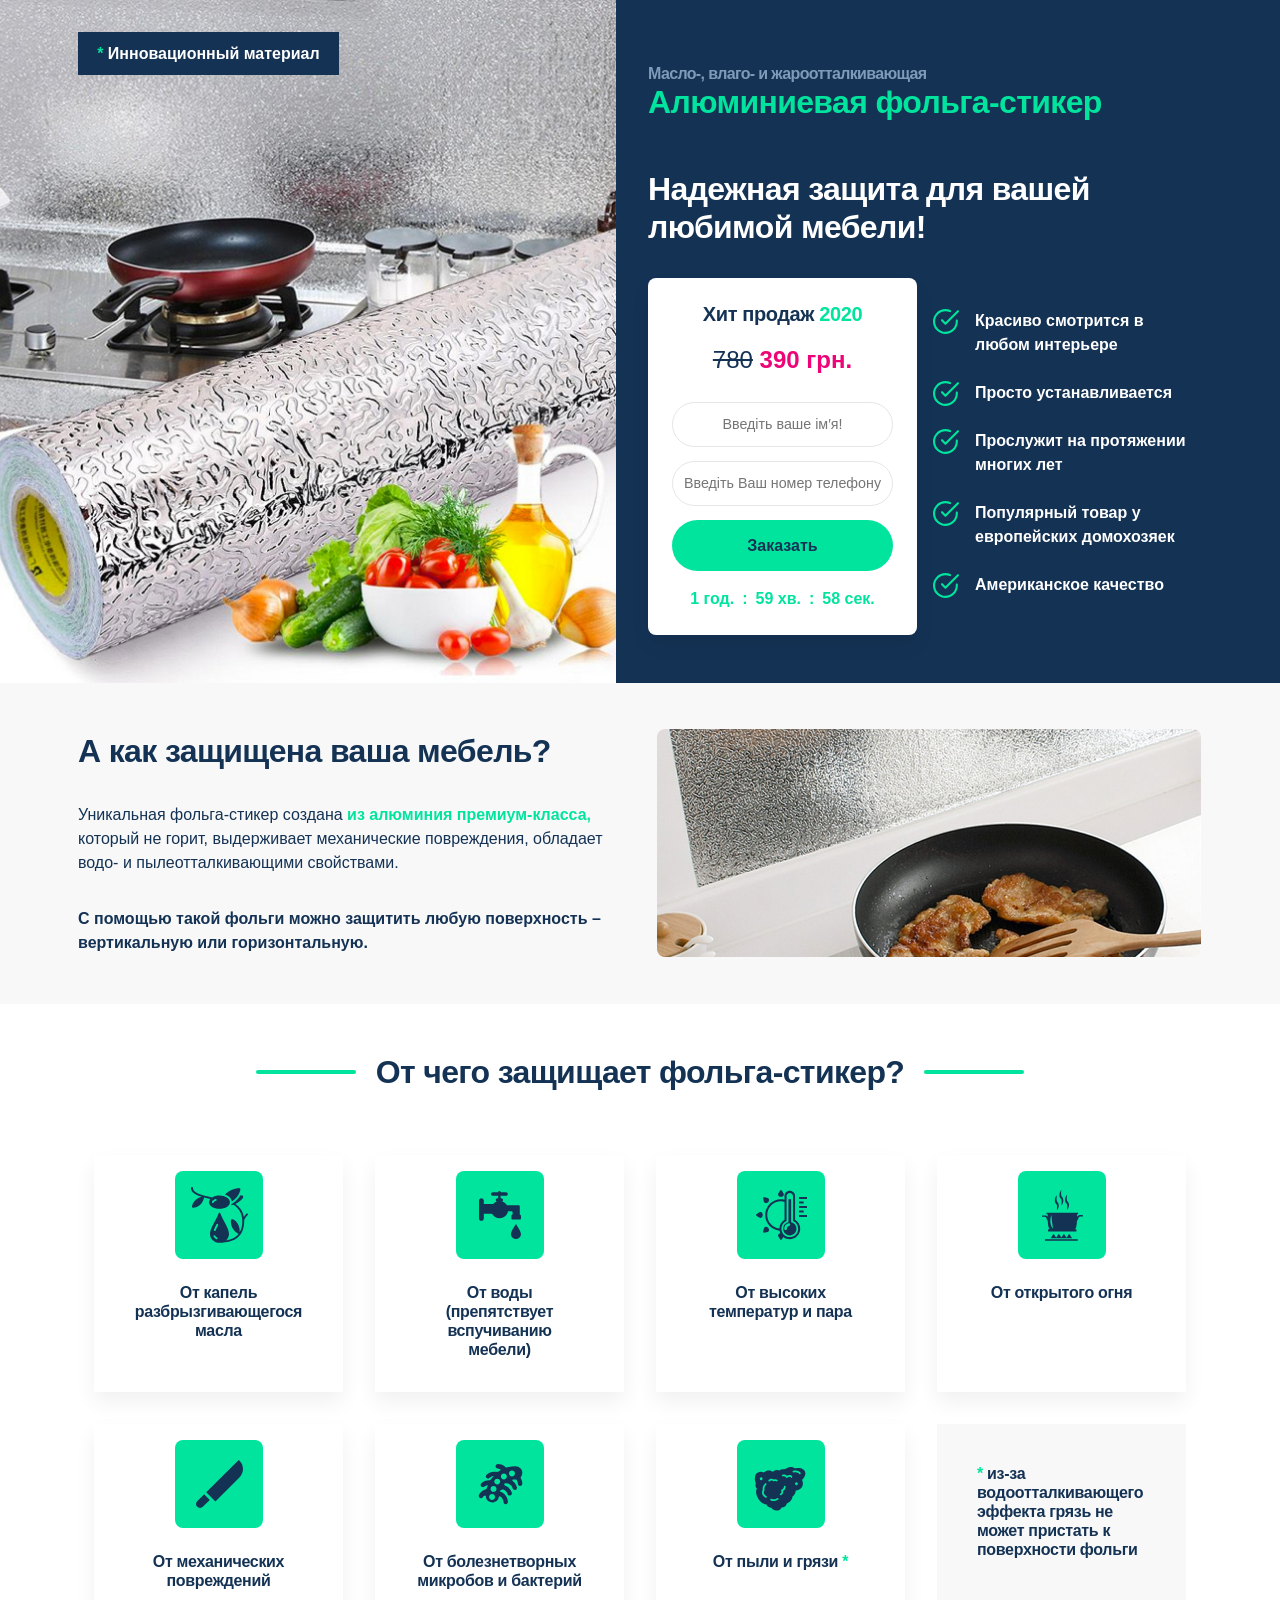
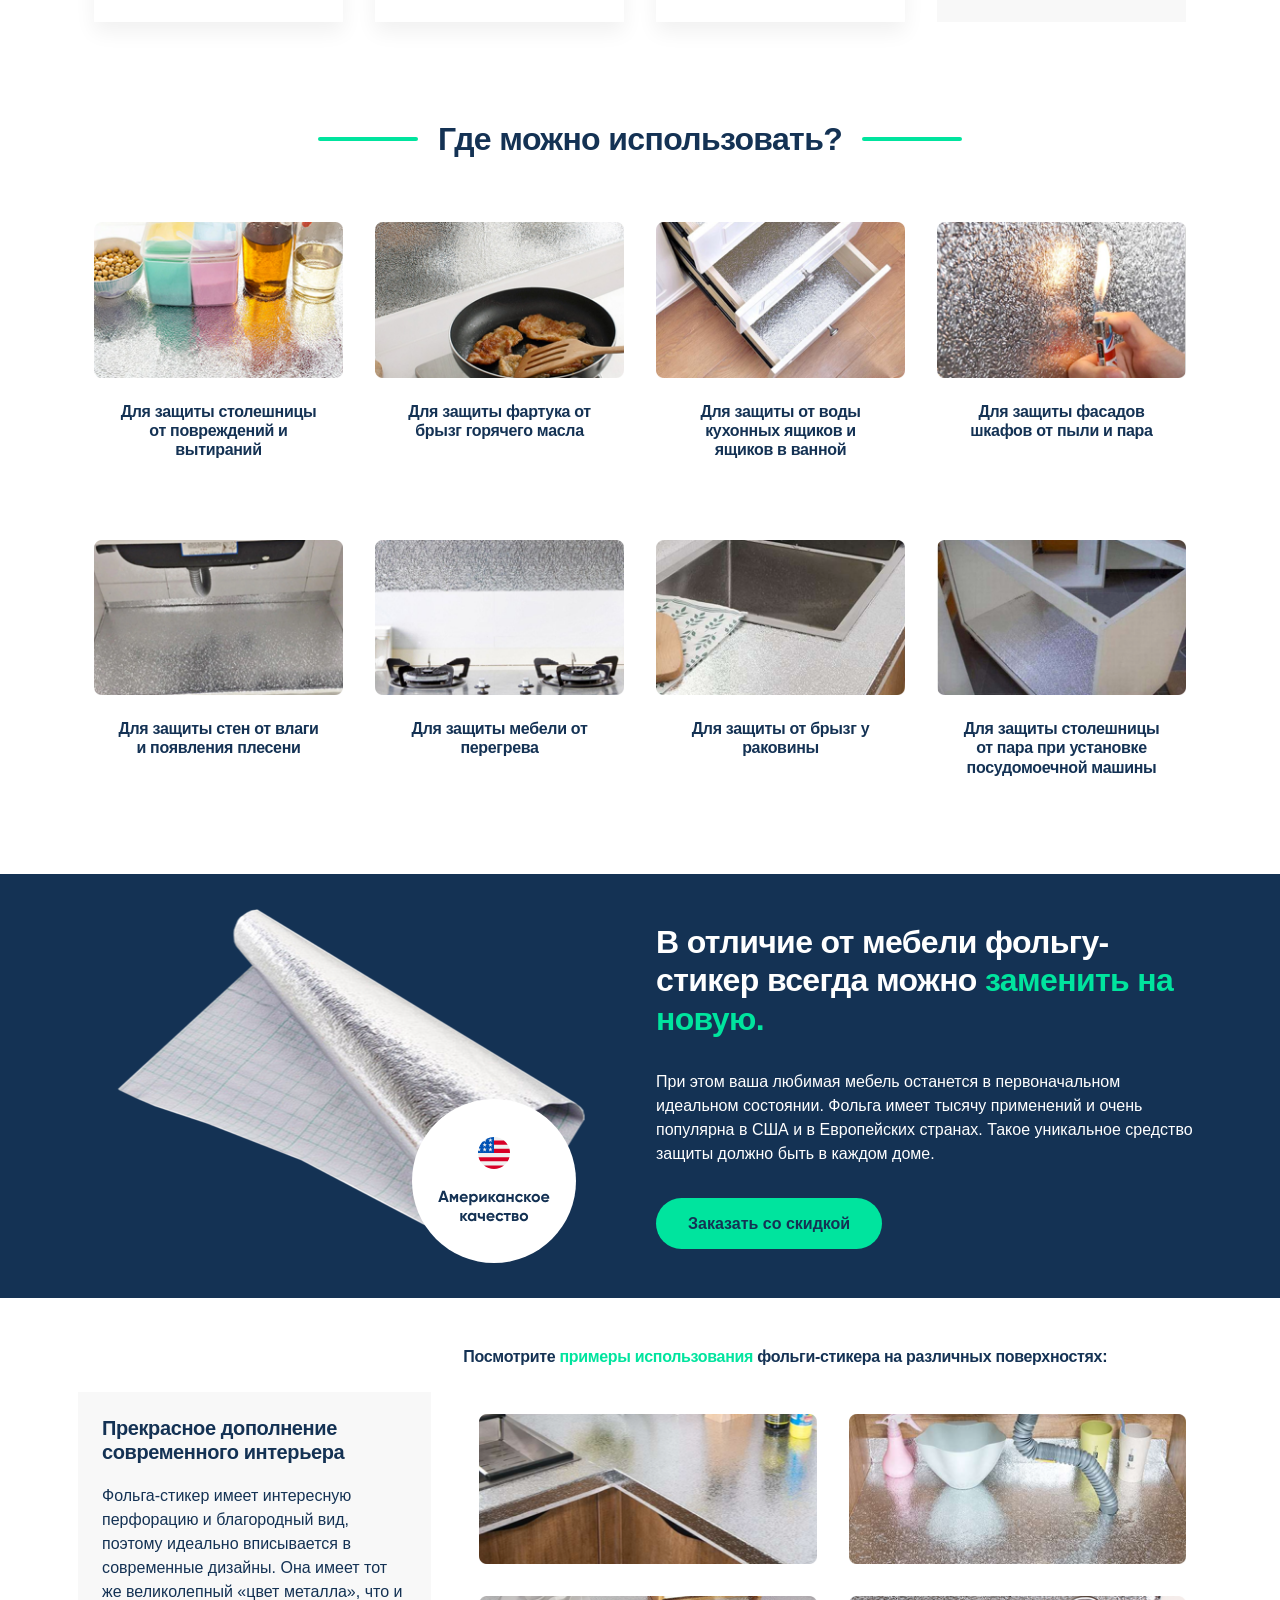
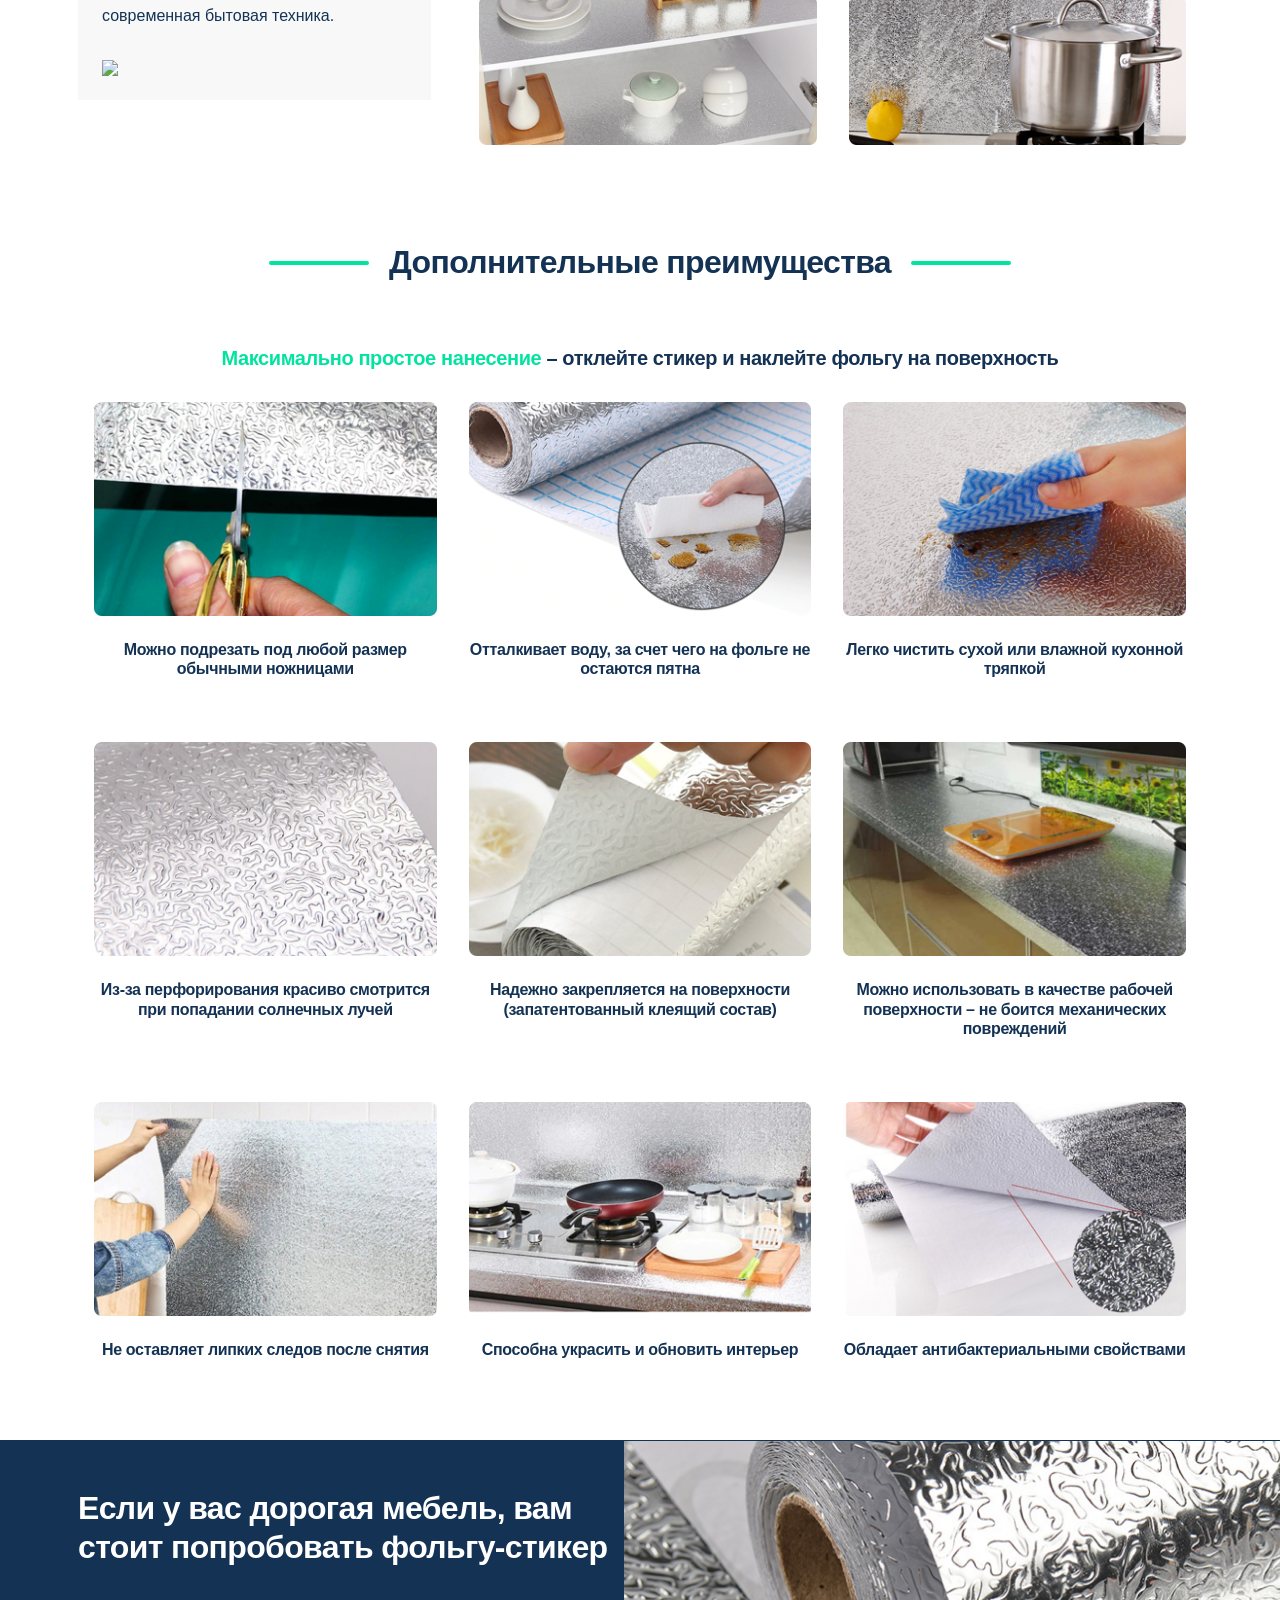
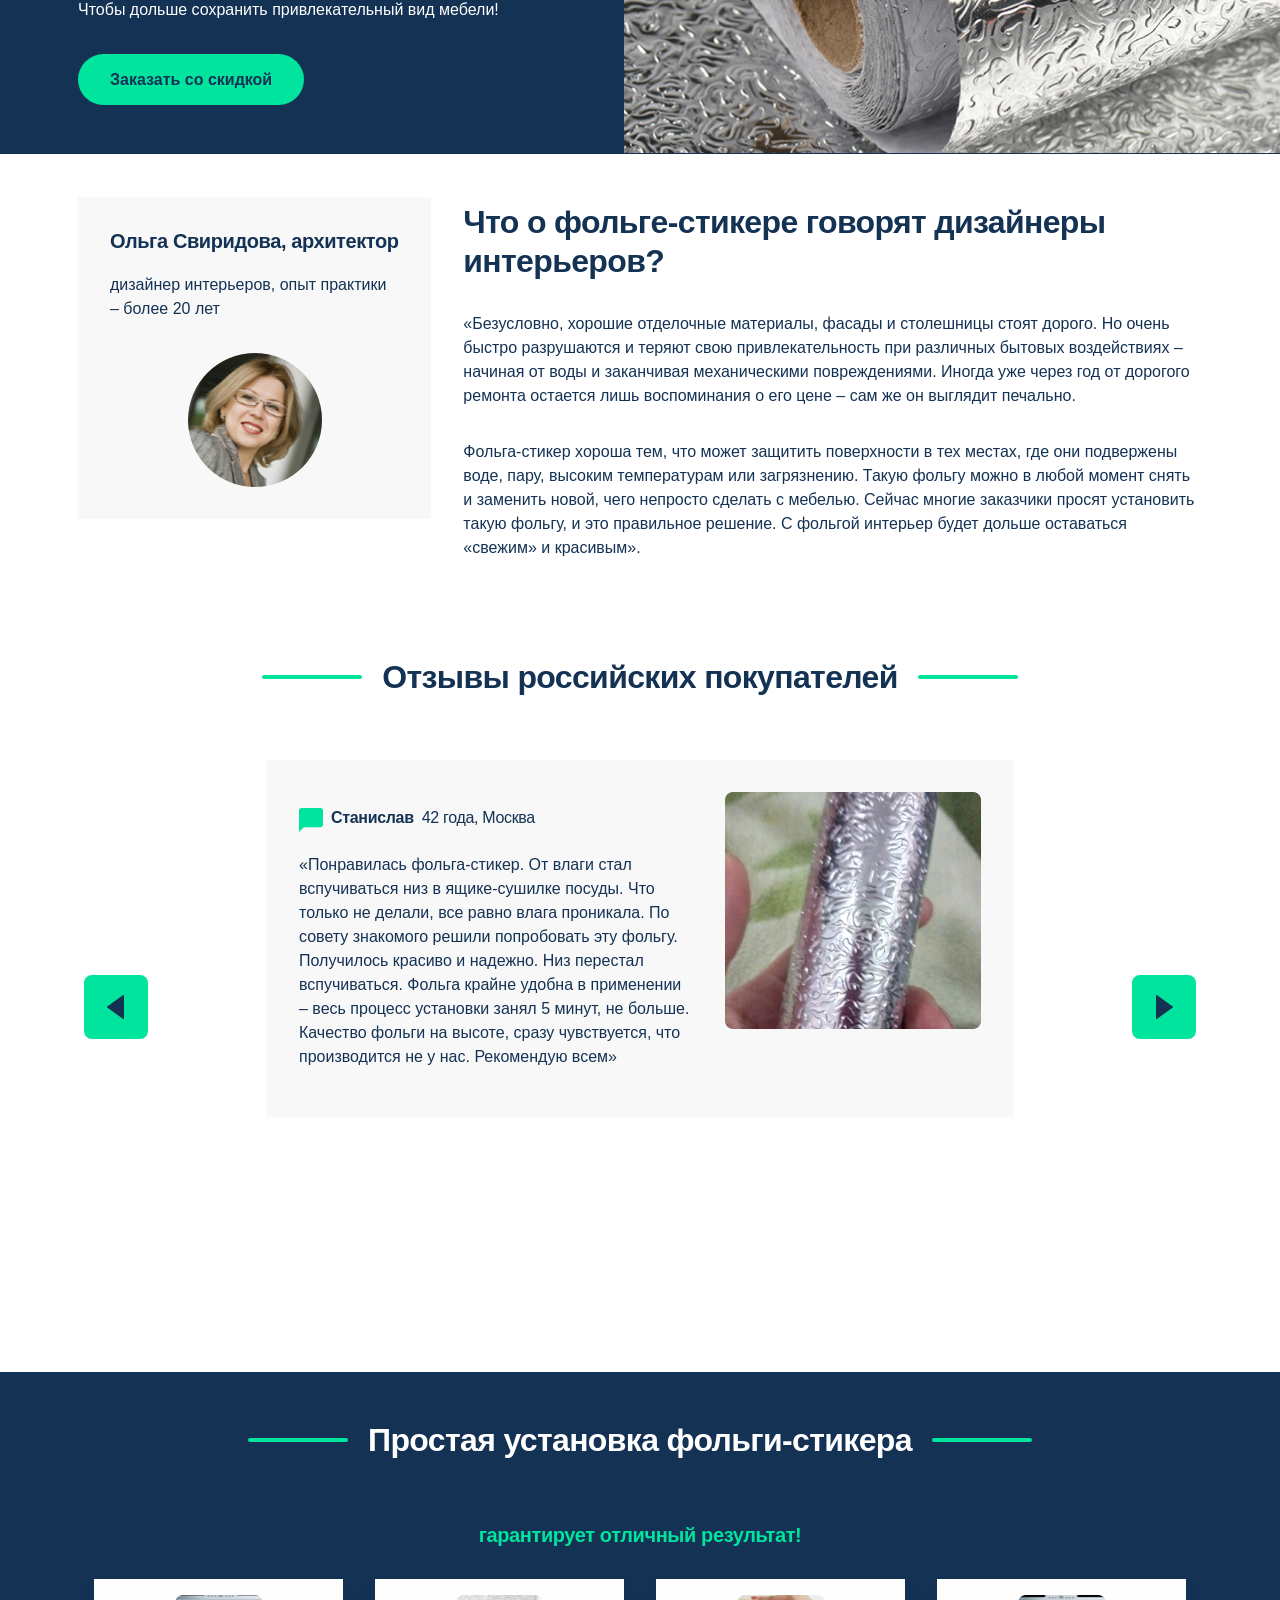
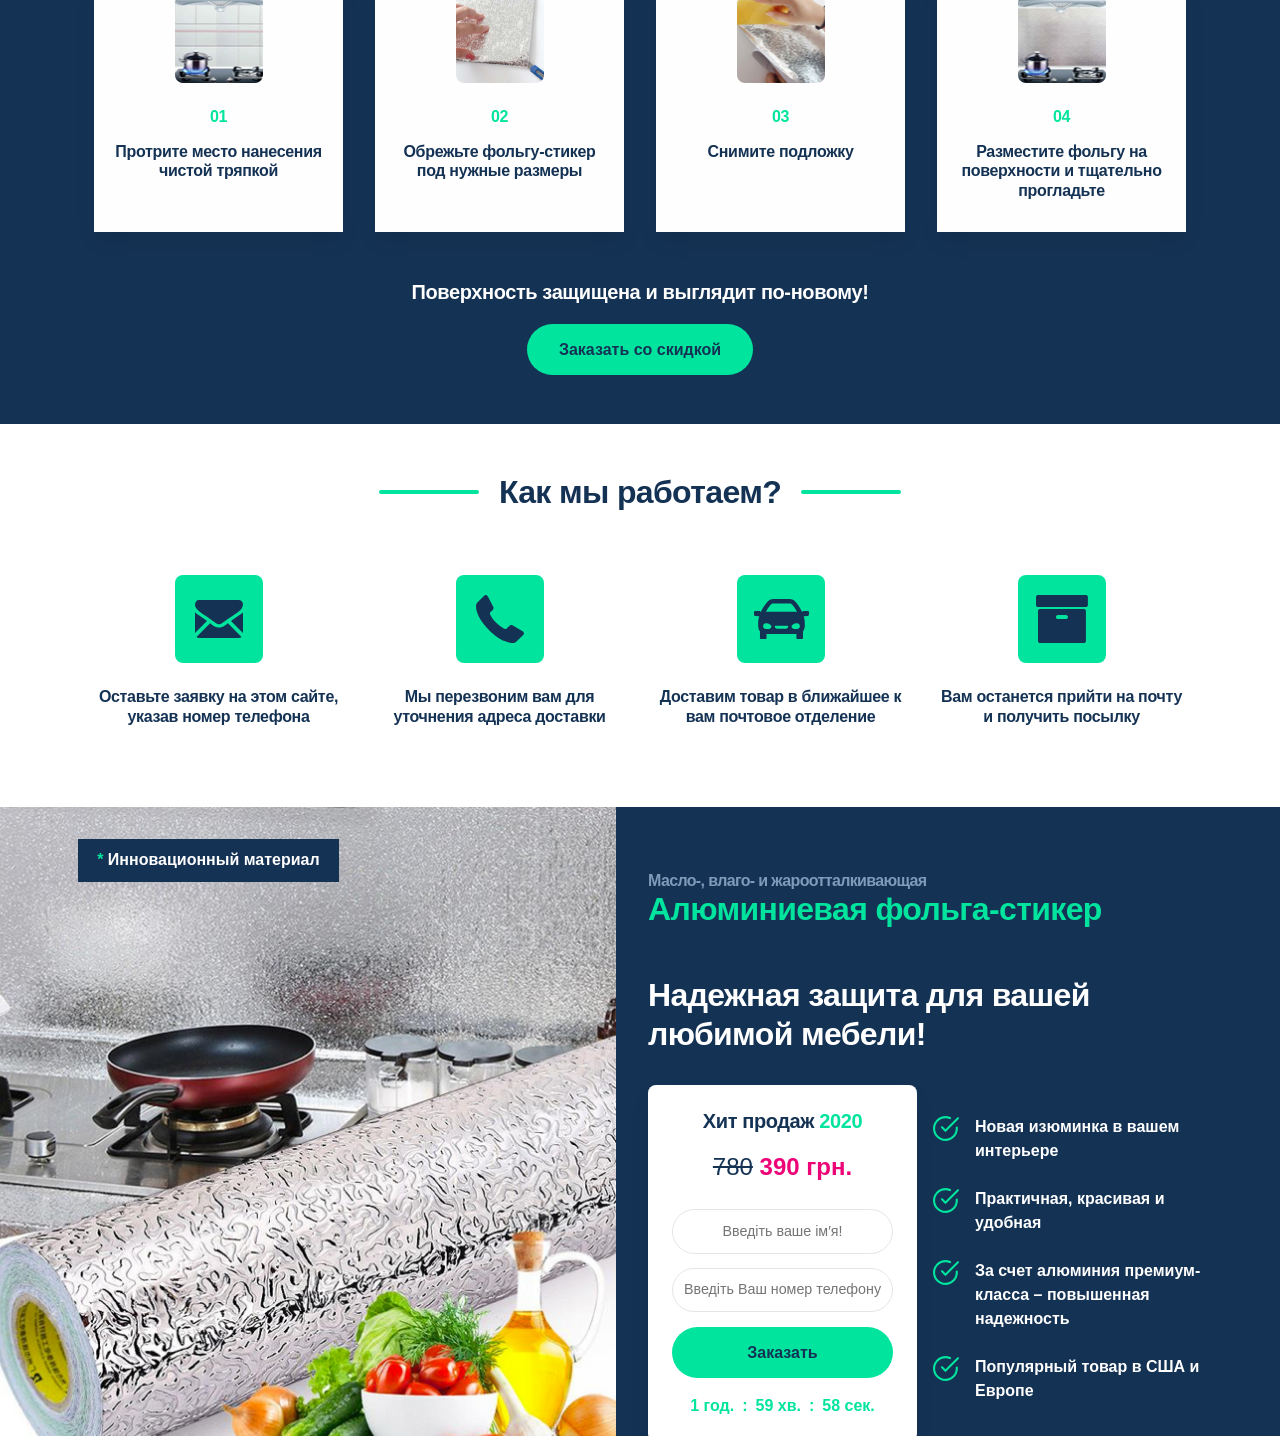
==== commit aa5703c7: "Add files via upload" ====
--- a/index.html
+++ b/index.html
@@ -610,6 +610,7 @@
 </div>
 </section>
 </main>
+
 <header class='bg_header invert'>
 <div class='mw'>
 <figure class='product'>
@@ -652,10 +653,10 @@
 <span class='old'><x-oldprice>780</x-oldprice></span>
 <span class='new'><x-newprice>390</x-newprice> <x-currency>грн</x-currency>.</span>
 </span>
-    <input type="hidden" name="offer_id" value="1534">
-	<input type="hidden" name="country" value="UA">
-	<input name="name" type="text" placeholder="Введіть ваше ім&prime;я!" autocomplete="name">
-	<input name="phone" type="tel" placeholder="Введіть Ваш номер телефону" autocomplete="tel">
+    <input type="hidden" name="offer_id2" value="1534">
+	<input type="hidden" name="country2" value="UA">
+	<input name="name2" type="text" placeholder="Введіть ваше ім&prime;я!" autocomplete="name">
+	<input name="phone2" type="tel" placeholder="Введіть Ваш номер телефону" autocomplete="tel">
 	<input type='submit' value='Заказать'>
 <div class='timer_container'>
 <div class='timer'>
@@ -673,9 +674,11 @@
 </div>
 </div>
 </form>
+
 </div>
 </div>
 </header>
+
 <div class='popup popup-form'>
 <div class='popup-container'>
 <div class='fw'>
